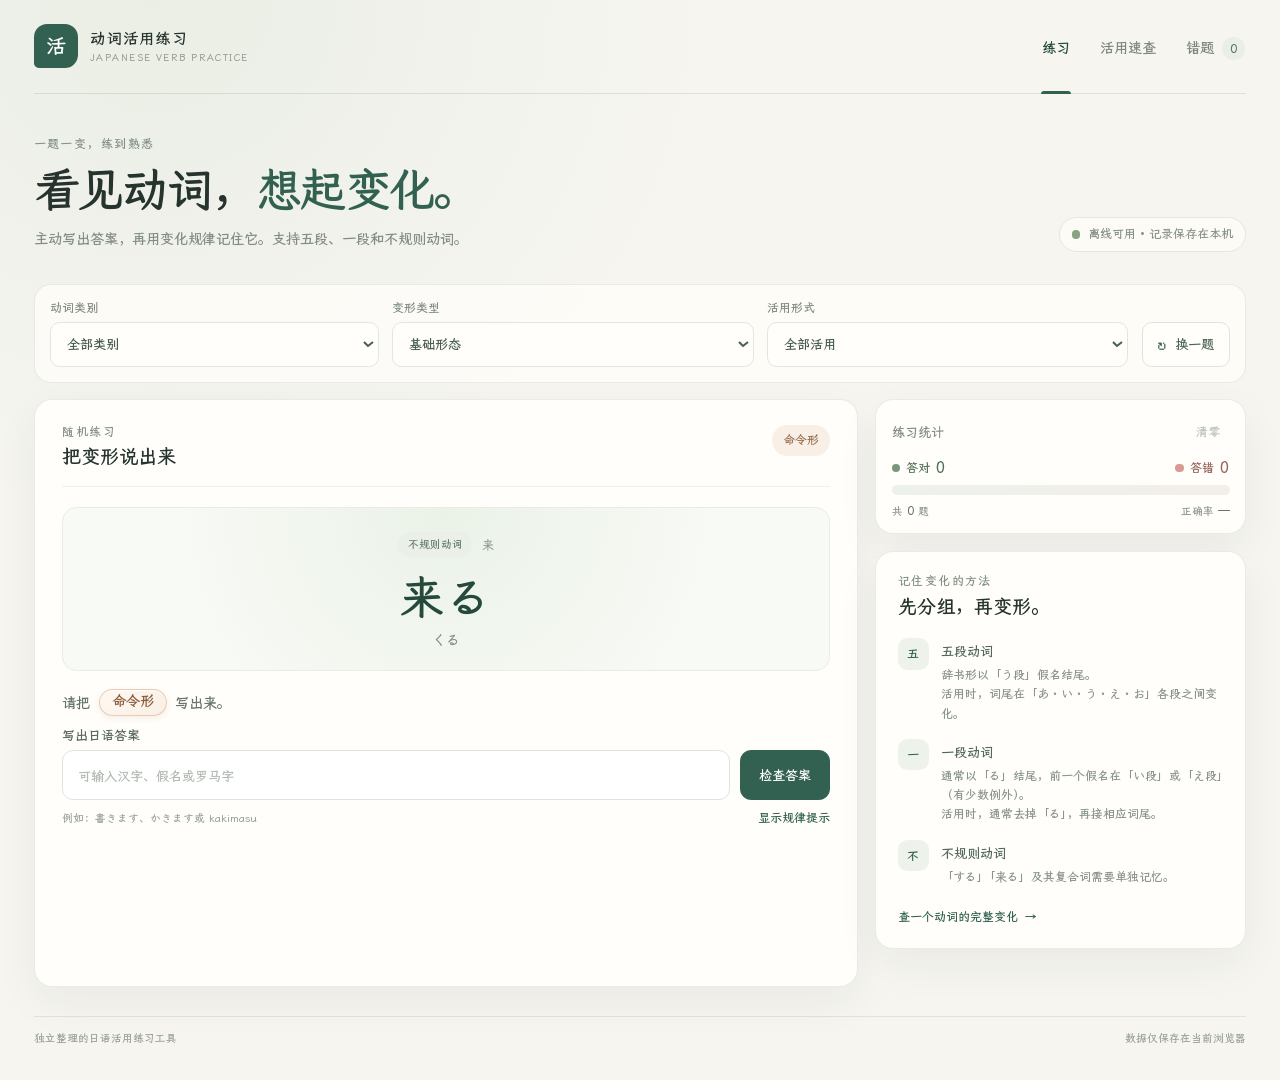
==== index.html @ 75449298 "合并远程更新：练习统计与题目流程改进，统一采用 renderRuleExplanation 高亮实现" ====
<!doctype html>
<html lang="zh-CN">
<head>
  <meta charset="utf-8">
  <meta name="viewport" content="width=device-width, initial-scale=1">
  <meta name="theme-color" content="#f6f5f0">
  <title>动词活用练习</title>
  <link rel="stylesheet" href="styles.css">
  <script src="font/fonts.js" defer></script>
  <script src="verb-engine.js" defer></script>
  <script src="app.js" defer></script>
</head>
<body>
  <div class="app-shell">
    <header class="topbar">
      <a class="brand" href="./index.html" aria-label="动词活用练习首页">
        <span class="brand-mark" aria-hidden="true">活</span>
        <span>
          <strong>动词活用练习</strong>
          <small>JAPANESE VERB PRACTICE</small>
        </span>
      </a>
      <nav class="tabs" aria-label="工具页面">
        <button class="tab is-active" type="button" data-view="practice" aria-current="page">练习</button>
        <button class="tab" type="button" data-view="reference">活用速查</button>
        <button class="tab" type="button" data-view="mistakes">
          错题 <span class="tab-count" id="mistake-count">0</span>
        </button>
      </nav>
    </header>

    <main>
      <section class="page-intro">
        <div>
          <p class="eyebrow">一题一变，练到熟悉</p>
          <h1>看见动词，<span>想起变化。</span></h1>
          <p class="intro-copy">主动写出答案，再用变化规律记住它。支持五段、一段和不规则动词。</p>
        </div>
        <div class="offline-note"><span aria-hidden="true"></span> 离线可用 · 记录保存在本机</div>
      </section>

      <section class="view" id="view-practice" aria-labelledby="practice-title">
        <div class="filter-bar">
          <label>
            <span>动词类别</span>
            <select id="group-filter">
              <option value="all">全部类别</option>
              <option value="godan">五段动词</option>
              <option value="ichidan">一段动词</option>
              <option value="irregular">不规则动词</option>
            </select>
          </label>
          <label>
            <span>变形类型</span>
            <select id="voice-filter"></select>
          </label>
          <label>
            <span>活用形式</span>
            <select id="inflection-filter"></select>
          </label>
          <button class="outline-button new-question-button" id="new-question" type="button">
            <span aria-hidden="true">↻</span> 换一题
          </button>
        </div>

        <div class="practice-layout">
          <article class="practice-card">
            <div class="card-topline">
              <div>
                <p class="eyebrow" id="question-index">随机练习</p>
                <h2 id="practice-title">把变形说出来</h2>
              </div>
              <span class="target-pill" id="target-pill">准备中</span>
            </div>

            <div class="verb-prompt">
              <div class="verb-meta">
                <span class="class-pill" id="question-group"></span>
                <span class="meaning" id="question-meaning"></span>
              </div>
              <h3 id="question-word"></h3>
              <p class="reading" id="question-reading"></p>
            </div>

            <p class="question-instruction" id="question-instruction"></p>

            <form class="answer-form" id="answer-form">
              <label for="answer-input">写出日语答案</label>
              <div class="answer-row">
                <input
                  id="answer-input"
                  name="answer"
                  type="text"
                  autocomplete="off"
                  autocapitalize="off"
                  spellcheck="false"
                  placeholder="可输入汉字、假名或罗马字"
                  required
                >
                <button class="primary-button" id="submit-answer" type="submit">检查答案</button>
              </div>
              <div class="answer-help">
                <span>例如：書きます、かきます或 kakimasu</span>
                <button class="inline-button" id="hint-button" type="button" aria-expanded="false">显示规律提示</button>
              </div>
              <p class="hint-text" id="rule-hint" hidden></p>
            </form>

            <section class="feedback-panel" id="feedback-panel" aria-live="polite" hidden>
              <div class="feedback-heading">
                <span class="feedback-mark" id="feedback-mark" aria-hidden="true"></span>
                <strong id="feedback-title"></strong>
              </div>
              <p class="feedback-user-answer" id="feedback-user-answer"></p>
              <div class="correct-answer">
                <span>正确形态</span>
                <strong id="feedback-correct-answer"></strong>
                <small id="feedback-reading"></small>
              </div>
              <div class="feedback-meaning">
                <strong>常见表达大意（依语境）</strong>
                <p id="feedback-voice-meaning" hidden></p>
                <p id="feedback-inflection-meaning"></p>
              </div>
              <p class="feedback-rule" id="feedback-rule"></p>
              <button class="primary-button next-button" id="next-question" type="button">
                下一题 <span aria-hidden="true">→</span>
              </button>
            </section>
          </article>

          <div class="practice-sidebar">
            <section class="practice-stats" role="group" aria-label="答题统计">
              <div class="practice-stats-heading">
                <span class="practice-stats-title">练习统计</span>
                <button
                  class="text-button reset-stats-button"
                  id="reset-stats"
                  type="button"
                  aria-label="清零答题统计，不影响错题集"
                  title="清零统计，不会清空错题集"
                  disabled
                >清零</button>
              </div>
              <div class="practice-stats-content">
                <div class="practice-stats-counts">
                  <div class="practice-stat practice-stat-correct">
                    <span class="practice-stat-dot" aria-hidden="true"></span>
                    <span>答对</span>
                    <strong id="correct-answer-count" aria-live="polite">0</strong>
                  </div>
                  <div class="practice-stat practice-stat-incorrect">
                    <span class="practice-stat-dot" aria-hidden="true"></span>
                    <span>答错</span>
                    <strong id="incorrect-answer-count" aria-live="polite">0</strong>
                  </div>
                </div>
                <div class="practice-stats-track" id="answer-distribution" role="img" aria-label="尚未作答">
                  <span class="practice-stats-segment practice-stats-segment-correct" id="correct-answer-segment"></span>
                  <span class="practice-stats-segment practice-stats-segment-incorrect" id="incorrect-answer-segment"></span>
                </div>
                <div class="practice-stats-summary">
                  <span>共 <strong id="total-answer-count">0</strong> 题</span>
                  <span>正确率 <strong id="answer-accuracy">—</strong></span>
                </div>
              </div>
            </section>
            <aside class="learning-card">
              <p class="eyebrow">记住变化的方法</p>
              <h2>先分组，再变形。</h2>
              <div class="class-note">
                <span class="class-note-mark">五</span>
                <div><strong>五段动词</strong><p>辞书形以「う段」假名结尾。<br>活用时，词尾在「あ・い・う・え・お」各段之间变化。</p></div>
              </div>
              <div class="class-note">
                <span class="class-note-mark">一</span>
                <div><strong>一段动词</strong><p>通常以「る」结尾，前一个假名在「い段」或「え段」（有少数例外）。<br>活用时，通常去掉「る」，再接相应词尾。</p></div>
              </div>
              <div class="class-note">
                <span class="class-note-mark">不</span>
                <div><strong>不规则动词</strong><p>「する」「来る」及其复合词需要单独记忆。</p></div>
              </div>
              <button class="text-link" type="button" data-open-view="reference">
                查一个动词的完整变化 <span aria-hidden="true">→</span>
              </button>
            </aside>
          </div>
        </div>
      </section>

      <section class="view" id="view-reference" aria-labelledby="reference-title" hidden>
        <div class="section-heading">
          <div>
            <p class="eyebrow">REFERENCE</p>
            <h2 id="reference-title">活用速查</h2>
            <p>选择动词和变形类型，查看常见表达大意与变化提示；具体含义会随语境变化。</p>
          </div>
        </div>
        <div class="reference-controls">
          <label class="search-control">
            <span>搜索动词</span>
            <input id="reference-search" type="search" placeholder="输入汉字、假名或中文意思">
          </label>
          <label>
            <span>动词</span>
            <select id="reference-verb"></select>
          </label>
          <label>
            <span>变形类型</span>
            <select id="reference-voice"></select>
          </label>
        </div>
        <div class="reference-summary">
          <div>
            <h3 id="reference-word"></h3>
            <p id="reference-meaning"></p>
            <p class="reference-voice-meaning" id="reference-voice-meaning"></p>
          </div>
          <span class="class-pill" id="reference-group"></span>
        </div>
        <div class="table-wrap">
          <table class="reference-table">
            <thead>
              <tr>
                <th scope="col">活用形式</th>
                <th scope="col">变形结果</th>
                <th scope="col">常见表达大意</th>
                <th scope="col">变化提示</th>
              </tr>
            </thead>
            <tbody id="reference-table-body"></tbody>
          </table>
        </div>
      </section>

      <section class="view" id="view-mistakes" aria-labelledby="mistakes-title" hidden>
        <div class="section-heading mistakes-heading">
          <div>
            <p class="eyebrow">REVIEW</p>
            <h2 id="mistakes-title">错题重练</h2>
            <p>答错的变形会保存在本机，重练答对后自动移出。</p>
          </div>
          <div class="mistake-actions">
            <button class="outline-button" id="review-mistakes" type="button">随机重练</button>
            <button class="text-button danger-text" id="clear-mistakes" type="button">清空</button>
          </div>
        </div>
        <div class="mistakes-list" id="mistakes-list"></div>
        <div class="empty-state" id="mistakes-empty" hidden>
          <span aria-hidden="true">◎</span>
          <strong>还没有错题</strong>
          <p>开始练习，没掌握的变形会自动收集到这里。</p>
        </div>
      </section>
    </main>

    <footer class="footer">
      <span>独立整理的日语活用练习工具</span>
      <span>数据仅保存在当前浏览器</span>
    </footer>
  </div>

  <div class="toast" id="toast" role="status" aria-live="polite"></div>
</body>
</html>
---- styles.css ----
/* 字体文件由 font/fonts.js 清单声明，运行时动态注入 @font-face，路径不再写死在 CSS 中。 */

:root {
  color-scheme: light;
  --paper: #f6f5f0;
  --surface: #fffefa;
  --ink: #26332e;
  --muted: #7b867e;
  --line: #e7e9e1;
  --green: #326151;
  --green-dark: #254a3d;
  --green-pale: #edf3eb;
  --orange: #b8784f;
  --orange-pale: #f8efe6;
  --red: #a54e45;
  --red-pale: #fbf0ed;
  --shadow: 0 13px 36px rgba(43, 55, 47, 0.055);
  font-family: "LXGW ZhenKai GB", "Yu Gothic", "Hiragino Kaku Gothic ProN", "Noto Sans JP", "Microsoft YaHei", sans-serif;
  font-synthesis: none;
  text-rendering: optimizeLegibility;
}

* {
  box-sizing: border-box;
}

body {
  min-width: 320px;
  min-height: 100vh;
  margin: 0;
  background:
    radial-gradient(ellipse at 12% 0%, rgba(224, 233, 220, 0.55), transparent 34rem),
    var(--paper);
  color: var(--ink);
}

button,
input,
select {
  font: inherit;
}

button,
select {
  cursor: pointer;
}

button:focus-visible,
input:focus-visible,
select:focus-visible {
  outline: 3px solid rgba(50, 97, 81, 0.3);
  outline-offset: 2px;
}

button:not(:disabled):active {
  transform: scale(0.98);
}

[hidden] {
  display: none !important;
}

.app-shell {
  width: min(1040px, calc(100% - 44px));
  margin: 0 auto;
}

.topbar {
  min-height: 78px;
  display: flex;
  align-items: center;
  justify-content: space-between;
  gap: 24px;
  border-bottom: 1px solid rgba(56, 77, 63, 0.12);
}

.brand {
  display: inline-flex;
  align-items: center;
  gap: 10px;
  color: inherit;
  text-decoration: none;
}

.brand-mark {
  width: 37px;
  height: 37px;
  display: grid;
  place-items: center;
  border-radius: 11px 11px 11px 4px;
  background: var(--green);
  color: white;
  font-size: 17px;
  font-weight: 700;
  transition: transform 180ms ease, box-shadow 180ms ease;
}

.brand > span:last-child {
  display: grid;
  gap: 3px;
}

.brand strong {
  font-size: 13px;
  letter-spacing: 0.02em;
}

.brand small {
  color: #939c93;
  font-size: 8px;
  letter-spacing: 0.15em;
}

.tabs {
  align-self: stretch;
  display: flex;
  align-items: stretch;
  gap: 23px;
}

.tab {
  position: relative;
  display: inline-flex;
  align-items: center;
  gap: 7px;
  padding: 4px 1px 0;
  border: 0;
  background: transparent;
  color: #7c877e;
  font-size: 12px;
  transition: color 160ms ease, transform 160ms ease;
}

.tab:hover,
.tab.is-active {
  color: var(--green-dark);
}

.tab.is-active {
  font-weight: 700;
}

.tab::after {
  position: absolute;
  right: 0;
  bottom: -1px;
  left: 0;
  height: 2px;
  border-radius: 3px 3px 0 0;
  background: var(--green);
  content: "";
  transform: scaleX(0);
  transform-origin: center;
  transition: transform 180ms ease;
}

.tab.is-active::after {
  transform: scaleX(1);
}

.tab-count {
  min-width: 19px;
  height: 19px;
  display: inline-grid;
  place-items: center;
  padding: 0 5px;
  border-radius: 999px;
  background: #e9eee7;
  color: #58725e;
  font-size: 10px;
}

.page-intro {
  display: flex;
  align-items: end;
  justify-content: space-between;
  gap: 24px;
  padding: 36px 0 27px;
}

.eyebrow {
  margin: 0;
  color: #839184;
  font-size: 10px;
  font-weight: 700;
  letter-spacing: 0.12em;
}

.page-intro h1 {
  margin: 10px 0 8px;
  font-size: clamp(28px, 4vw, 39px);
  font-weight: 650;
  letter-spacing: -0.055em;
  line-height: 1.18;
}

.page-intro h1 span {
  color: var(--green);
}

.intro-copy {
  margin: 0;
  color: #828d84;
  font-size: 12px;
  line-height: 1.7;
}

.offline-note {
  display: inline-flex;
  align-items: center;
  gap: 7px;
  padding: 8px 10px;
  border: 1px solid #e4e8df;
  border-radius: 999px;
  background: rgba(255, 254, 250, 0.7);
  color: #879188;
  font-size: 10px;
  white-space: nowrap;
}

.offline-note span {
  width: 7px;
  height: 7px;
  border-radius: 50%;
  background: #87a37f;
}

.practice-stats {
  padding: 13px;
}

.practice-stats-content {
  display: grid;
  gap: 7px;
  margin-top: 9px;
}

.practice-stats-heading {
  display: flex;
  align-items: center;
  justify-content: space-between;
  gap: 8px;
}

.practice-stats-title {
  color: #818c83;
  font-size: 11px;
  font-weight: 600;
  white-space: nowrap;
}

.practice-stats-counts {
  display: flex;
  align-items: center;
  justify-content: space-between;
  gap: 12px;
}

.practice-stat {
  display: inline-flex;
  align-items: center;
  gap: 5px;
  min-width: 0;
  font-size: 10px;
  white-space: nowrap;
}

.practice-stat-correct {
  color: #54705a;
}

.practice-stat-incorrect {
  color: #98645b;
}

.practice-stat-dot {
  width: 7px;
  height: 7px;
  flex: 0 0 auto;
  border-radius: 50%;
}

.practice-stat-correct .practice-stat-dot {
  background: #78977c;
}

.practice-stat-incorrect .practice-stat-dot {
  background: #d99b91;
}

.practice-stat strong {
  font-size: 14px;
  font-weight: 700;
  line-height: 1;
}

.practice-stats-track {
  display: flex;
  width: 100%;
  height: 9px;
  overflow: hidden;
  border-radius: 999px;
  background: #eef0eb;
}

.practice-stats-track.is-empty {
  background: linear-gradient(90deg, #edf1eb, #f3eeea);
}

.practice-stats-segment {
  height: 100%;
  flex: 0 0 auto;
  transition: width 350ms cubic-bezier(0.2, 0.7, 0.3, 1);
}

.practice-stats-segment-correct {
  background: linear-gradient(90deg, #92ad91, #66876d);
}

.practice-stats-segment-incorrect {
  background: linear-gradient(90deg, #e2b0a5, #c97f74);
}

.practice-stats-summary {
  display: flex;
  align-items: center;
  justify-content: space-between;
  color: #909990;
  font-size: 9px;
}

.practice-stats-summary strong {
  color: #657268;
  font-size: 10px;
  font-weight: 650;
}

.reset-stats-button {
  padding: 4px 8px;
  border: 1px solid #e2e7df;
  border-radius: 7px;
  color: #7b867e;
  font-size: 10px;
  white-space: nowrap;
}

.reset-stats-button:not(:disabled):hover {
  border-color: #d7b6a1;
  background: #fff8f1;
  color: #895936;
}

.reset-stats-button:disabled {
  cursor: not-allowed;
  opacity: 0.48;
}

.filter-bar {
  display: grid;
  grid-template-columns: 1fr 1.1fr 1.1fr auto;
  align-items: end;
  gap: 11px;
  margin-bottom: 13px;
  padding: 13px;
  border: 1px solid rgba(65, 84, 68, 0.1);
  border-radius: 14px;
  background: rgba(255, 254, 250, 0.75);
  transition: border-color 180ms ease, box-shadow 180ms ease;
}

.filter-bar:focus-within {
  border-color: rgba(50, 97, 81, 0.28);
  box-shadow: 0 0 0 3px rgba(50, 97, 81, 0.06);
}

.filter-bar label,
.reference-controls label {
  display: grid;
  gap: 6px;
  min-width: 0;
}

.filter-bar label > span,
.reference-controls label > span {
  color: #818c83;
  font-size: 10px;
}

select,
.search-control input {
  width: 100%;
  height: 37px;
  min-width: 0;
  padding: 0 10px;
  border: 1px solid #e2e6de;
  border-radius: 8px;
  background: #fffefa;
  color: #4a5c50;
  font-size: 11px;
  transition: border-color 160ms ease, box-shadow 160ms ease;
}

select:hover,
.search-control input:hover,
.answer-row input:hover {
  border-color: #c6d4c7;
}

select {
  appearance: auto;
}

.outline-button,
.text-button,
.inline-button,
.text-link {
  border: 0;
  background: transparent;
}

.outline-button {
  min-height: 37px;
  display: inline-flex;
  align-items: center;
  justify-content: center;
  gap: 7px;
  padding: 0 12px;
  border: 1px solid #dfe5dc;
  border-radius: 8px;
  background: #fffefa;
  color: #4b6554;
  font-size: 11px;
  font-weight: 600;
  white-space: nowrap;
  transition: background 160ms ease, border-color 160ms ease, box-shadow 160ms ease, transform 160ms ease;
}

.outline-button:hover {
  border-color: #b9cbbc;
  background: #f4f8f2;
  box-shadow: 0 4px 12px rgba(43, 55, 47, 0.07);
  transform: translateY(-1px);
}

.new-question-button span {
  color: var(--green);
  font-size: 16px;
}

.practice-layout {
  display: grid;
  grid-template-columns: minmax(0, 1.6fr) minmax(240px, 0.72fr);
  align-items: start;
  gap: 14px;
}

.practice-sidebar {
  display: grid;
  align-content: start;
  gap: 14px;
  min-width: 0;
}

.practice-card,
.learning-card,
.practice-stats,
.section-heading,
.reference-summary,
.mistake-card {
  border: 1px solid rgba(65, 84, 68, 0.11);
  border-radius: 15px;
  background: var(--surface);
  box-shadow: var(--shadow);
}

.practice-card,
.learning-card,
.practice-stats,
.reference-summary,
.mistake-card {
  transition: transform 180ms ease, border-color 180ms ease, box-shadow 180ms ease;
}

.practice-card:focus-within,
.learning-card:focus-within,
.practice-stats:focus-within,
.mistake-card:focus-within {
  border-color: rgba(50, 97, 81, 0.25);
  box-shadow: 0 16px 38px rgba(43, 55, 47, 0.095);
}

.practice-card {
  min-height: 490px;
  padding: 21px 23px;
}

.card-topline {
  display: flex;
  align-items: start;
  justify-content: space-between;
  gap: 15px;
  padding-bottom: 15px;
  border-bottom: 1px solid #eef0e9;
}

.card-topline h2 {
  margin: 5px 0 0;
  font-size: 16px;
  font-weight: 600;
}

.target-pill {
  max-width: 50%;
  padding: 6px 9px;
  border-radius: 999px;
  background: var(--orange-pale);
  color: #9c704f;
  font-size: 10px;
  line-height: 1.4;
  text-align: center;
}

.verb-prompt {
  display: grid;
  justify-items: center;
  margin: 17px 0 15px;
  padding: 20px 15px 17px;
  border: 1px solid #e8ece4;
  border-radius: 12px;
  background:
    radial-gradient(circle at 50% 0%, rgba(222, 235, 220, 0.53), transparent 65%),
    #f8faf5;
  text-align: center;
}

.verb-meta {
  display: flex;
  align-items: center;
  flex-wrap: wrap;
  justify-content: center;
  gap: 8px;
}

.class-pill {
  display: inline-flex;
  align-items: center;
  padding: 5px 8px;
  border-radius: 999px;
  background: #eaf0e8;
  color: #657c69;
  font-size: 9px;
}

.meaning {
  color: #939c93;
  font-size: 10px;
}

.verb-prompt h3 {
  margin: 12px 0 3px;
  color: var(--green-dark);
  font-size: clamp(30px, 4vw, 37px);
  font-weight: 550;
  letter-spacing: 0.04em;
  line-height: 1.2;
}

.reading {
  margin: 3px 0 0;
  color: #839087;
  font-size: 12px;
}

.question-instruction {
  margin: 0 0 10px;
  color: #647269;
  font-size: 12px;
  line-height: 1.7;
}

.question-instruction strong,
.rule-emphasis {
  display: inline-block;
  border: 1px solid rgba(184, 120, 79, 0.32);
  border-radius: 999px;
  background: linear-gradient(135deg, #fff8f1, var(--orange-pale));
  box-shadow: 0 1px 0 rgba(255, 255, 255, 0.85) inset, 0 2px 5px rgba(184, 120, 79, 0.12);
  color: #895936;
  font-weight: 700;
  white-space: nowrap;
}

.question-instruction strong {
  margin: 0 3px;
  padding: 2px 10px;
  line-height: 1.4;
  vertical-align: 0.08em;
}

.rule-emphasis {
  margin: 0 0.12em;
  padding: 0 0.42em;
  line-height: 1.35;
  vertical-align: 0.04em;
}

.answer-form > label {
  display: block;
  margin-bottom: 6px;
  color: #57685c;
  font-size: 11px;
  font-weight: 600;
}

.answer-row {
  display: flex;
  gap: 8px;
}

.answer-row input,
.search-control input {
  min-height: 42px;
  padding: 0 12px;
  border: 1px solid #dfe5dc;
  border-radius: 9px;
  background: #fff;
  color: var(--ink);
  font-size: 14px;
}

.answer-row input {
  flex: 1;
  min-width: 0;
}

.answer-row input::placeholder,
.search-control input::placeholder {
  color: #b2bab2;
  font-size: 11px;
}

.primary-button {
  min-height: 42px;
  display: inline-flex;
  align-items: center;
  justify-content: center;
  gap: 10px;
  padding: 0 15px;
  border: 1px solid var(--green);
  border-radius: 9px;
  background: var(--green);
  color: white;
  cursor: pointer;
  font-size: 11px;
  font-weight: 650;
  white-space: nowrap;
  transition: background 160ms ease, box-shadow 160ms ease, transform 160ms ease;
}

.primary-button:hover {
  border-color: var(--green-dark);
  background: var(--green-dark);
  box-shadow: 0 5px 13px rgba(37, 74, 61, 0.2);
  transform: translateY(-2px);
}

.primary-button:disabled {
  cursor: not-allowed;
  opacity: 0.55;
  transform: none;
}

.answer-help {
  display: flex;
  align-items: center;
  justify-content: space-between;
  gap: 10px;
  margin-top: 7px;
  color: #9aa39b;
  font-size: 9px;
}

.inline-button {
  padding: 2px 0;
  color: var(--green);
  cursor: pointer;
  font-size: 10px;
  transition: color 150ms ease, transform 150ms ease;
}

.inline-button:hover,
.text-link:hover {
  text-decoration: underline;
  transform: translateY(-1px);
}

.hint-text {
  margin: 9px 0 0;
  padding: 9px 11px;
  border-left: 2px solid #9ab39a;
  border-radius: 0 7px 7px 0;
  background: #f5f8f2;
  color: #718075;
  font-size: 10px;
  line-height: 1.65;
  white-space: pre-line;
}

.feedback-panel {
  margin-top: 15px;
  padding: 13px;
  border: 1px solid #d8e6d7;
  border-radius: 11px;
  background: #f2f7f0;
  animation: feedback-enter 360ms cubic-bezier(0.2, 0.7, 0.3, 1) both;
}

.feedback-panel.is-wrong {
  border-color: #ecd6d0;
  background: #fbf4f1;
}

.feedback-heading {
  display: flex;
  align-items: center;
  gap: 8px;
  color: var(--green-dark);
  font-size: 12px;
}

.feedback-panel.is-wrong .feedback-heading {
  color: var(--red);
}

.feedback-mark {
  width: 22px;
  height: 22px;
  display: grid;
  place-items: center;
  border-radius: 50%;
  background: #dcebdd;
  font-size: 12px;
  font-weight: 700;
  animation: feedback-mark-pop 380ms cubic-bezier(0.2, 0.8, 0.3, 1) 70ms both;
}

.feedback-panel.is-wrong .feedback-mark {
  background: #f2dfda;
}

.feedback-user-answer {
  margin: 7px 0 9px;
  color: #7f8b81;
  font-size: 10px;
}

.correct-answer {
  display: grid;
  grid-template-columns: auto 1fr;
  align-items: baseline;
  gap: 4px 10px;
}

.correct-answer > span {
  color: #89958a;
  font-size: 9px;
}

.correct-answer strong {
  color: #365e49;
  font-size: 17px;
  font-weight: 650;
  letter-spacing: 0.02em;
}

.correct-answer small {
  grid-column: 2;
  color: #8b968d;
  font-size: 10px;
}

.feedback-meaning {
  margin-top: 10px;
  padding: 9px 10px;
  border-radius: 8px;
  background: rgba(255, 255, 255, 0.58);
}

.feedback-meaning > strong {
  display: block;
  margin-bottom: 3px;
  color: #627967;
  font-size: 9px;
  font-weight: 600;
}

.feedback-meaning p {
  margin: 2px 0 0;
  color: #65796a;
  font-size: 10px;
  line-height: 1.65;
}

.feedback-rule {
  margin: 10px 0 0;
  padding-top: 9px;
  border-top: 1px solid rgba(103, 132, 106, 0.18);
  color: #65796a;
  font-size: 10px;
  line-height: 1.7;
  white-space: pre-line;
}

.next-button {
  width: 100%;
  margin-top: 11px;
}

.learning-card {
  padding: 18px;
}

.learning-card h2 {
  margin: 6px 0 17px;
  font-size: 16px;
  font-weight: 600;
}

.class-note {
  display: grid;
  grid-template-columns: 27px 1fr;
  gap: 9px;
  margin: 13px 0;
  transition: transform 160ms ease;
}

.class-note-mark {
  width: 26px;
  height: 26px;
  display: grid;
  place-items: center;
  border-radius: 8px;
  background: var(--green-pale);
  color: var(--green);
  font-size: 10px;
  font-weight: 700;
  transition: background 160ms ease, transform 160ms ease;
}

.class-note strong {
  color: #53675a;
  font-size: 11px;
}

.class-note p {
  margin: 4px 0 0;
  color: #8a948b;
  font-size: 10px;
  line-height: 1.6;
}

.text-link {
  display: inline-flex;
  align-items: center;
  gap: 6px;
  margin-top: 6px;
  padding: 0;
  color: var(--green);
  cursor: pointer;
  font-size: 10px;
  font-weight: 650;
  transition: color 150ms ease, transform 150ms ease;
}

.view:not([hidden]) {
  display: block;
  animation: view-enter 260ms cubic-bezier(0.2, 0.7, 0.3, 1) both;
}

.practice-card.is-question-entering .card-topline,
.practice-card.is-question-entering .verb-prompt,
.practice-card.is-question-entering .question-instruction,
.practice-card.is-question-entering .answer-form > label,
.practice-card.is-question-entering .answer-row,
.practice-card.is-question-entering .answer-help {
  animation: question-enter 320ms cubic-bezier(0.2, 0.7, 0.3, 1) both;
}

.practice-card.is-question-entering .verb-prompt {
  animation-delay: 40ms;
}

.practice-card.is-question-entering .question-instruction {
  animation-delay: 70ms;
}

.practice-card.is-question-entering .answer-row {
  animation-delay: 100ms;
}

.practice-card.is-question-entering .answer-help {
  animation-delay: 130ms;
}

@keyframes view-enter {
  from {
    opacity: 0;
    transform: translateY(9px);
  }
  to {
    opacity: 1;
    transform: translateY(0);
  }
}

@keyframes question-enter {
  from {
    opacity: 0;
    transform: translateY(8px);
  }
  to {
    opacity: 1;
    transform: translateY(0);
  }
}

@keyframes feedback-enter {
  from {
    opacity: 0;
    transform: translateY(10px) scale(0.985);
  }
  to {
    opacity: 1;
    transform: translateY(0) scale(1);
  }
}

@keyframes feedback-mark-pop {
  0% {
    opacity: 0;
    transform: scale(0.65);
  }
  72% {
    opacity: 1;
    transform: scale(1.12);
  }
  100% {
    opacity: 1;
    transform: scale(1);
  }
}

@media (hover: hover) and (pointer: fine) {
  .brand:hover .brand-mark {
    transform: rotate(-4deg) scale(1.05);
    box-shadow: 0 5px 12px rgba(37, 74, 61, 0.2);
  }

  .tab:hover {
    transform: translateY(-1px);
  }

  .practice-card:hover,
  .learning-card:hover,
  .practice-stats:hover,
  .reference-summary:hover,
  .mistake-card:hover {
    border-color: rgba(50, 97, 81, 0.23);
    box-shadow: 0 17px 40px rgba(43, 55, 47, 0.1);
    transform: translateY(-2px);
  }

  .class-note:hover {
    transform: translateX(3px);
  }

  .class-note:hover .class-note-mark {
    background: #e2ece0;
    transform: scale(1.08);
  }
}

.section-heading {
  display: flex;
  align-items: center;
  justify-content: space-between;
  gap: 20px;
  margin-bottom: 13px;
  padding: 18px 20px;
}

.section-heading h2 {
  margin: 6px 0 4px;
  font-size: 21px;
}

.section-heading p:last-child {
  margin: 0;
  color: #879188;
  font-size: 11px;
  line-height: 1.6;
}

.reference-controls {
  display: grid;
  grid-template-columns: minmax(210px, 1.2fr) minmax(210px, 1.1fr) minmax(180px, 0.9fr);
  gap: 11px;
  margin-bottom: 12px;
  padding: 13px;
  border: 1px solid rgba(65, 84, 68, 0.11);
  border-radius: 13px;
  background: rgba(255, 254, 250, 0.78);
}

.search-control input {
  width: 100%;
  min-height: 37px;
  font-size: 11px;
}

.reference-summary {
  display: flex;
  align-items: center;
  justify-content: space-between;
  gap: 14px;
  margin-bottom: 11px;
  padding: 14px 17px;
}

.reference-summary h3 {
  margin: 0;
  color: var(--green-dark);
  font-size: 18px;
}

.reference-summary p {
  margin: 4px 0 0;
  color: #879188;
  font-size: 10px;
}

.reference-summary .reference-voice-meaning {
  color: #627967;
}

.table-wrap {
  overflow: auto;
  border: 1px solid rgba(65, 84, 68, 0.11);
  border-radius: 13px;
  background: var(--surface);
  box-shadow: var(--shadow);
}

.reference-table {
  width: 100%;
  border-collapse: collapse;
  text-align: left;
}

.reference-table th,
.reference-table td {
  padding: 10px 13px;
  border-bottom: 1px solid #edf0e9;
  vertical-align: top;
}

.reference-table th {
  background: #f8f9f5;
  color: #869188;
  font-size: 9px;
  font-weight: 600;
  white-space: nowrap;
}

.reference-table td {
  color: #647268;
  font-size: 10px;
  line-height: 1.6;
}

.reference-table td:first-child {
  width: 155px;
  color: #53685a;
  font-weight: 600;
  white-space: nowrap;
}

.reference-table .reference-form-meaning {
  min-width: 230px;
  color: #53685a;
}

.reference-table td:nth-child(4) {
  min-width: 220px;
  white-space: pre-line;
}

.reference-result {
  display: grid;
  gap: 2px;
}

.reference-result strong {
  color: #3a5c49;
  font-size: 13px;
  font-weight: 600;
}

.reference-result small {
  color: #9aa399;
  font-size: 9px;
}

.mistakes-heading {
  align-items: center;
}

.mistake-actions {
  display: flex;
  align-items: center;
  gap: 8px;
}

.text-button {
  padding: 8px;
  color: #758178;
  cursor: pointer;
  font-size: 10px;
  transition: color 150ms ease, transform 150ms ease;
}

.text-button:hover:not(:disabled) {
  transform: translateY(-1px);
}

.danger-text {
  color: var(--red);
}

.mistakes-list {
  display: grid;
  gap: 9px;
}

.mistake-card {
  display: grid;
  grid-template-columns: minmax(0, 1fr) auto;
  align-items: center;
  gap: 15px;
  padding: 13px 15px;
}

.mistake-card h3 {
  margin: 0;
  color: #3e5b49;
  font-size: 14px;
  font-weight: 600;
}

.mistake-card h3 span {
  margin-left: 6px;
  color: #929b92;
  font-size: 10px;
  font-weight: 400;
}

.mistake-card p {
  margin: 5px 0 0;
  color: #879188;
  font-size: 10px;
}

.mistake-answer {
  color: #536d59 !important;
}

.mistake-card-actions {
  display: flex;
  align-items: center;
  gap: 7px;
}

.mistake-card-actions button {
  min-height: 31px;
  padding: 0 9px;
  border: 1px solid #e2e7df;
  border-radius: 7px;
  background: #fff;
  color: #56705d;
  cursor: pointer;
  font-size: 9px;
  transition: background 150ms ease, border-color 150ms ease, box-shadow 150ms ease, transform 150ms ease;
}

.mistake-card-actions button:hover {
  border-color: #cbd9ca;
  background: #f4f8f2;
  box-shadow: 0 3px 9px rgba(43, 55, 47, 0.08);
  transform: translateY(-1px);
}

.mistake-card-actions .remove-mistake {
  color: #9c5b50;
}

.empty-state {
  display: grid;
  justify-items: center;
  padding: 55px 15px;
  border: 1px dashed #dfe5dc;
  border-radius: 13px;
  background: rgba(255, 254, 250, 0.62);
  text-align: center;
}

.empty-state > span {
  margin-bottom: 8px;
  color: #94a492;
  font-size: 27px;
}

.empty-state strong {
  color: #53675a;
  font-size: 13px;
}

.empty-state p {
  margin: 6px 0 0;
  color: #909a91;
  font-size: 10px;
}

.footer {
  display: flex;
  justify-content: space-between;
  gap: 12px;
  margin-top: 24px;
  padding: 13px 0 19px;
  border-top: 1px solid rgba(56, 77, 63, 0.11);
  color: #9aa29a;
  font-size: 9px;
}

.toast {
  position: fixed;
  z-index: 5;
  right: 18px;
  bottom: 18px;
  max-width: min(390px, calc(100% - 36px));
  padding: 11px 14px;
  border: 1px solid #cbd9ca;
  border-radius: 9px;
  background: #fffefa;
  box-shadow: 0 7px 24px rgba(33, 47, 37, 0.13);
  color: #45654f;
  font-size: 11px;
  opacity: 0;
  pointer-events: none;
  transform: translateY(7px);
  transition: opacity 160ms ease, transform 160ms ease;
}

.toast.is-visible {
  opacity: 1;
  transform: translateY(0);
}

.toast.is-error {
  border-color: #e7c7c0;
  color: var(--red);
}

@media (min-width: 1150px) {
  body {
    zoom: 1.2;
  }

  .app-shell {
    width: min(1120px, calc(100% - 56px));
  }
}

@media (min-width: 1800px) {
  body {
    zoom: 1.25;
  }

  .app-shell {
    width: min(1200px, calc(100% - 64px));
  }
}

@media (max-width: 840px) {
  .app-shell {
    width: min(700px, calc(100% - 34px));
  }

  .practice-layout {
    grid-template-columns: 1fr;
  }

  .learning-card {
    display: grid;
    grid-template-columns: repeat(3, 1fr);
    gap: 0 15px;
  }

  .learning-card > .eyebrow,
  .learning-card > h2,
  .learning-card > .text-link {
    grid-column: 1 / -1;
  }

  .learning-card h2 {
    margin-bottom: 10px;
  }

  .class-note {
    margin: 8px 0 12px;
  }
}

@media (max-width: 580px) {
  .app-shell {
    width: calc(100% - 26px);
  }

  .topbar {
    min-height: 68px;
    align-items: center;
    gap: 12px;
  }

  .brand {
    gap: 8px;
  }

  .brand-mark {
    width: 33px;
    height: 33px;
    font-size: 15px;
  }

  .brand strong {
    font-size: 11px;
  }

  .brand small {
    font-size: 7px;
  }

  .tabs {
    gap: 13px;
  }

  .tab {
    font-size: 10px;
  }

  .page-intro {
    display: block;
    padding: 25px 0 19px;
  }

  .page-intro h1 {
    font-size: 31px;
  }

  .intro-copy {
    max-width: 350px;
    font-size: 11px;
  }

  .offline-note {
    margin-top: 12px;
    padding: 6px 8px;
    font-size: 9px;
  }

  .filter-bar {
    grid-template-columns: 1fr 1fr;
    gap: 9px;
    padding: 10px;
  }

  .new-question-button {
    grid-column: 1 / -1;
  }

  .practice-card {
    min-height: 0;
    padding: 16px 14px;
  }

  .card-topline h2 {
    font-size: 14px;
  }

  .target-pill {
    font-size: 9px;
  }

  .verb-prompt {
    padding: 17px 10px 14px;
  }

  .answer-row {
    flex-direction: column;
  }

  .answer-row .primary-button {
    width: 100%;
  }

  .answer-help {
    align-items: flex-start;
  }

  .learning-card {
    display: block;
  }

  .learning-card h2 {
    margin-bottom: 15px;
  }

  .reference-controls {
    grid-template-columns: 1fr;
  }

  .section-heading,
  .reference-summary {
    padding: 14px;
  }

  .section-heading h2 {
    font-size: 18px;
  }

  .reference-table th,
  .reference-table td {
    padding: 9px 10px;
  }

  .mistakes-heading {
    align-items: flex-start;
  }

  .mistake-actions {
    flex-direction: column;
    align-items: flex-end;
  }

  .mistake-card {
    grid-template-columns: 1fr;
    gap: 10px;
  }

  .mistake-card-actions {
    justify-content: flex-start;
  }

  .footer {
    font-size: 8px;
  }
}

/* 大屏适配：按视口尺寸对应用外壳整体等比放大，保证 2K（2560×1440）
   及以上分辨率下文字、按钮与间距的可读性；缩放只影响 .app-shell，
   小屏与中等屏的布局保持原样。 */
@media (min-width: 1600px) and (min-height: 900px) {
  .app-shell {
    width: min(1100px, calc(100% - 44px));
  }

  .app-shell,
  .toast {
    zoom: 1.15;
  }
}

@media (min-width: 2200px) and (min-height: 1150px) {
  .app-shell {
    width: min(1220px, calc(100% - 44px));
  }

  .app-shell,
  .toast {
    zoom: 1.3;
  }
}

@media (min-width: 3000px) and (min-height: 1500px) {
  .app-shell {
    width: min(1320px, calc(100% - 44px));
  }

  .app-shell,
  .toast {
    zoom: 1.45;
  }
}

@media (prefers-reduced-motion: reduce) {
  *,
  *::before,
  *::after {
    animation-delay: 0ms !important;
    animation-duration: 0.01ms !important;
    animation-iteration-count: 1 !important;
    scroll-behavior: auto !important;
    transition-duration: 0.01ms !important;
  }
}
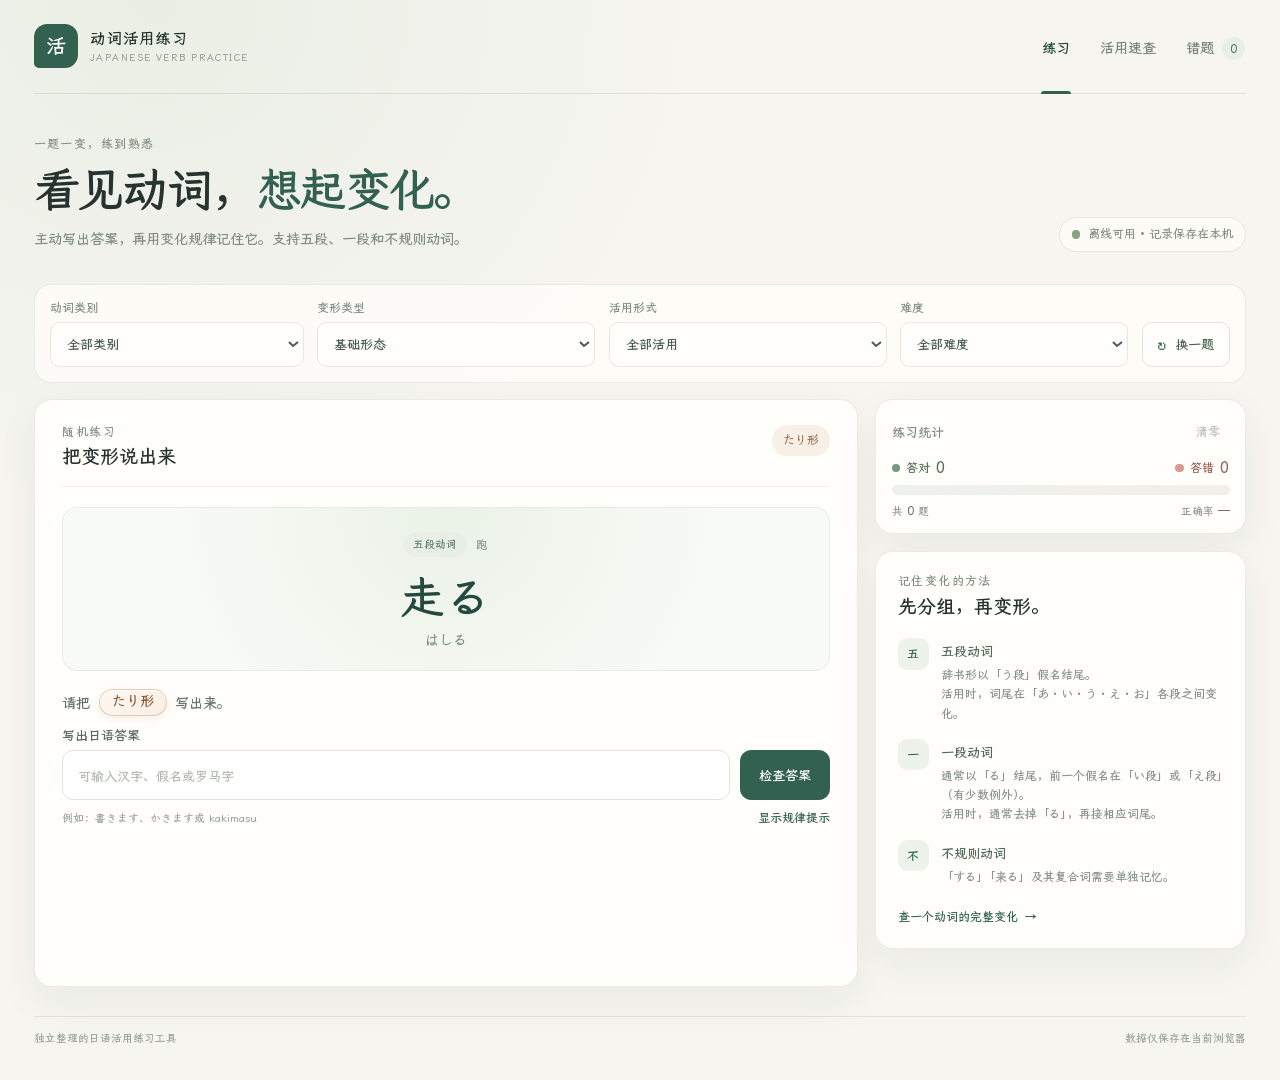
==== commit 71bca2c8: "难度筛选 + 速查练习闭环 + 重练横幅 + UI 冒烟测试 交互 - INFLECTIONS.level 接线为第 4 个筛选维度（全部/基础/进阶）；指定具体活用形式时   难度下拉自动置灰，且具" ====
--- a/index.html
+++ b/index.html
@@ -58,9 +58,22 @@
             <span>活用形式</span>
             <select id="inflection-filter"></select>
           </label>
+          <label>
+            <span>难度</span>
+            <select id="level-filter"></select>
+          </label>
           <button class="outline-button new-question-button" id="new-question" type="button">
             <span aria-hidden="true">↻</span> 换一题
           </button>
+        </div>
+
+        <div class="review-banner" id="review-banner" role="status" hidden>
+          <span class="review-banner-dot" aria-hidden="true"></span>
+          <span class="review-banner-text">
+            <strong>错题重练中</strong>
+            <span id="review-banner-count"></span>
+          </span>
+          <button class="text-button review-banner-exit" id="exit-review" type="button">退出重练</button>
         </div>
 
         <div class="practice-layout">
@@ -226,6 +239,7 @@
                 <th scope="col">变形结果</th>
                 <th scope="col">常见表达大意</th>
                 <th scope="col">变化提示</th>
+                <th scope="col" class="reference-practice-col">练一练</th>
               </tr>
             </thead>
             <tbody id="reference-table-body"></tbody>
--- a/styles.css
+++ b/styles.css
@@ -18,6 +18,73 @@
   font-family: "LXGW ZhenKai GB", "Yu Gothic", "Hiragino Kaku Gothic ProN", "Noto Sans JP", "Microsoft YaHei", sans-serif;
   font-synthesis: none;
   text-rendering: optimizeLegibility;
+  /* —— 语义令牌（由 tools/tokenize-colors.py 归并生成）—— */
+  /* 文字 · 灰阶（弱 → 强） */
+  --text-faint-soft: #9aa39b;
+  --text-faint: #939c93;
+  --text-faint-alt: #909990;
+  --text-faint-deep: #8a948b;
+  --text-muted-soft: #879188;
+  --text-strong: #657268;
+  --text-placeholder: #b2bab2;
+  /* 文字 · 绿色系 */
+  --text-green-soft: #65796a;
+  --text-green-mid: #53685a;
+  --text-green: #657c69;
+  --text-green-deep: #3e5b49;
+  /* 文字 · 语义色 */
+  --stat-correct-text: #54705a;
+  --stat-incorrect-text: #98645b;
+  --text-red: #9c5b50;
+  --orange-text: #9c704f;
+  --orange-text-deep: #895936;
+  --toast-text: #45654f;
+  /* 文字 · 组件专用 */
+  --eyebrow: #839184;
+  --intro-copy: #828d84;
+  --reading: #839087;
+  --meaning-text: #627967;
+  --form-label: #57685c;
+  --input-text: #4a5c50;
+  --button-text: #4b6554;
+  --text-button: #758178;
+  --user-answer: #7f8b81;
+  --hint-text: #718075;
+  --empty-icon: #94a492;
+  --tab-count-text: #58725e;
+  /* 线条 */
+  --line-soft: #e4e8df;
+  --line-control: #dfe5dc;
+  --line-faint: #eef0eb;
+  --line-prompt: #e8ece4;
+  --line-accent: #c6d4c7;
+  --line-accent-hover: #b9cbbc;
+  --line-hover-green: #cbd9ca;
+  --line-green: #d8e6d7;
+  --line-red: #ecd6d0;
+  --line-red-strong: #e7c7c0;
+  --line-orange: #d7b6a1;
+  --hint-border: #9ab39a;
+  /* 浅底 */
+  --bg-pale-green: #f4f8f2;
+  --bg-pale-cool: #f8faf5;
+  --bg-pale-strong: #e9eee7;
+  --bg-green-hover: #e2ece0;
+  --bg-green-strong: #dcebdd;
+  --bg-neutral: #eef0eb;
+  --bg-orange-pale: #fff8f1;
+  --bg-red-pale: #fbf4f1;
+  --bg-red-strong: #f2dfda;
+  /* 渐变与状态点 */
+  --stat-correct-from: #92ad91;
+  --stat-correct-to: #66876d;
+  --stat-incorrect-from: #e2b0a5;
+  --stat-incorrect-to: #c97f74;
+  --track-empty-from: #edf1eb;
+  --track-empty-to: #f3eeea;
+  --dot-correct: #78977c;
+  --dot-incorrect: #d99b91;
+  --dot-online: #87a37f;
 }
 
 * {
@@ -106,7 +173,7 @@
 }
 
 .brand small {
-  color: #939c93;
+  color: var(--text-faint);
   font-size: 8px;
   letter-spacing: 0.15em;
 }
@@ -126,7 +193,7 @@
   padding: 4px 1px 0;
   border: 0;
   background: transparent;
-  color: #7c877e;
+  color: var(--muted);
   font-size: 12px;
   transition: color 160ms ease, transform 160ms ease;
 }
@@ -165,8 +232,8 @@
   place-items: center;
   padding: 0 5px;
   border-radius: 999px;
-  background: #e9eee7;
-  color: #58725e;
+  background: var(--bg-pale-strong);
+  color: var(--tab-count-text);
   font-size: 10px;
 }
 
@@ -180,7 +247,7 @@
 
 .eyebrow {
   margin: 0;
-  color: #839184;
+  color: var(--eyebrow);
   font-size: 10px;
   font-weight: 700;
   letter-spacing: 0.12em;
@@ -200,7 +267,7 @@
 
 .intro-copy {
   margin: 0;
-  color: #828d84;
+  color: var(--intro-copy);
   font-size: 12px;
   line-height: 1.7;
 }
@@ -210,10 +277,10 @@
   align-items: center;
   gap: 7px;
   padding: 8px 10px;
-  border: 1px solid #e4e8df;
+  border: 1px solid var(--line-soft);
   border-radius: 999px;
   background: rgba(255, 254, 250, 0.7);
-  color: #879188;
+  color: var(--text-muted-soft);
   font-size: 10px;
   white-space: nowrap;
 }
@@ -222,7 +289,7 @@
   width: 7px;
   height: 7px;
   border-radius: 50%;
-  background: #87a37f;
+  background: var(--dot-online);
 }
 
 .practice-stats {
@@ -243,7 +310,7 @@
 }
 
 .practice-stats-title {
-  color: #818c83;
+  color: var(--intro-copy);
   font-size: 11px;
   font-weight: 600;
   white-space: nowrap;
@@ -266,11 +333,11 @@
 }
 
 .practice-stat-correct {
-  color: #54705a;
+  color: var(--stat-correct-text);
 }
 
 .practice-stat-incorrect {
-  color: #98645b;
+  color: var(--stat-incorrect-text);
 }
 
 .practice-stat-dot {
@@ -281,11 +348,11 @@
 }
 
 .practice-stat-correct .practice-stat-dot {
-  background: #78977c;
+  background: var(--dot-correct);
 }
 
 .practice-stat-incorrect .practice-stat-dot {
-  background: #d99b91;
+  background: var(--dot-incorrect);
 }
 
 .practice-stat strong {
@@ -300,11 +367,11 @@
   height: 9px;
   overflow: hidden;
   border-radius: 999px;
-  background: #eef0eb;
+  background: var(--line-faint);
 }
 
 .practice-stats-track.is-empty {
-  background: linear-gradient(90deg, #edf1eb, #f3eeea);
+  background: linear-gradient(90deg, var(--track-empty-from), var(--track-empty-to));
 }
 
 .practice-stats-segment {
@@ -314,40 +381,40 @@
 }
 
 .practice-stats-segment-correct {
-  background: linear-gradient(90deg, #92ad91, #66876d);
+  background: linear-gradient(90deg, var(--stat-correct-from), var(--stat-correct-to));
 }
 
 .practice-stats-segment-incorrect {
-  background: linear-gradient(90deg, #e2b0a5, #c97f74);
+  background: linear-gradient(90deg, var(--stat-incorrect-from), var(--stat-incorrect-to));
 }
 
 .practice-stats-summary {
   display: flex;
   align-items: center;
   justify-content: space-between;
-  color: #909990;
+  color: var(--text-faint-alt);
   font-size: 9px;
 }
 
 .practice-stats-summary strong {
-  color: #657268;
+  color: var(--text-strong);
   font-size: 10px;
   font-weight: 650;
 }
 
 .reset-stats-button {
   padding: 4px 8px;
-  border: 1px solid #e2e7df;
+  border: 1px solid var(--line-soft);
   border-radius: 7px;
-  color: #7b867e;
+  color: var(--muted);
   font-size: 10px;
   white-space: nowrap;
 }
 
 .reset-stats-button:not(:disabled):hover {
-  border-color: #d7b6a1;
-  background: #fff8f1;
-  color: #895936;
+  border-color: var(--line-orange);
+  background: var(--bg-orange-pale);
+  color: var(--orange-text-deep);
 }
 
 .reset-stats-button:disabled {
@@ -357,7 +424,7 @@
 
 .filter-bar {
   display: grid;
-  grid-template-columns: 1fr 1.1fr 1.1fr auto;
+  grid-template-columns: 1fr 1.1fr 1.1fr 0.9fr auto;
   align-items: end;
   gap: 11px;
   margin-bottom: 13px;
@@ -382,7 +449,7 @@
 
 .filter-bar label > span,
 .reference-controls label > span {
-  color: #818c83;
+  color: var(--intro-copy);
   font-size: 10px;
 }
 
@@ -392,10 +459,10 @@
   height: 37px;
   min-width: 0;
   padding: 0 10px;
-  border: 1px solid #e2e6de;
+  border: 1px solid var(--line-soft);
   border-radius: 8px;
-  background: #fffefa;
-  color: #4a5c50;
+  background: var(--surface);
+  color: var(--input-text);
   font-size: 11px;
   transition: border-color 160ms ease, box-shadow 160ms ease;
 }
@@ -403,7 +470,7 @@
 select:hover,
 .search-control input:hover,
 .answer-row input:hover {
-  border-color: #c6d4c7;
+  border-color: var(--line-accent);
 }
 
 select {
@@ -425,10 +492,10 @@
   justify-content: center;
   gap: 7px;
   padding: 0 12px;
-  border: 1px solid #dfe5dc;
+  border: 1px solid var(--line-control);
   border-radius: 8px;
-  background: #fffefa;
-  color: #4b6554;
+  background: var(--surface);
+  color: var(--button-text);
   font-size: 11px;
   font-weight: 600;
   white-space: nowrap;
@@ -436,8 +503,8 @@
 }
 
 .outline-button:hover {
-  border-color: #b9cbbc;
-  background: #f4f8f2;
+  border-color: var(--line-accent-hover);
+  background: var(--bg-pale-green);
   box-shadow: 0 4px 12px rgba(43, 55, 47, 0.07);
   transform: translateY(-1px);
 }
@@ -445,6 +512,48 @@
 .new-question-button span {
   color: var(--green);
   font-size: 16px;
+}
+
+/* 重练模式提示条：常驻显示剩余量，避免「换一题」静默退出错题集。 */
+.review-banner {
+  display: flex;
+  align-items: center;
+  gap: 9px;
+  margin-bottom: 13px;
+  padding: 9px 13px;
+  border: 1px solid var(--line-accent);
+  border-radius: 12px;
+  background: var(--bg-pale-green);
+}
+
+.review-banner-dot {
+  width: 7px;
+  height: 7px;
+  flex: none;
+  border-radius: 50%;
+  background: var(--orange);
+}
+
+.review-banner-text {
+  display: flex;
+  align-items: baseline;
+  gap: 8px;
+  flex: 1;
+  min-width: 0;
+  color: var(--text-green-deep);
+  font-size: 10px;
+}
+
+.review-banner-text strong {
+  color: var(--ink);
+  font-size: 11px;
+  font-weight: 600;
+}
+
+.review-banner-exit {
+  flex: none;
+  color: var(--text-button);
+  white-space: nowrap;
 }
 
 .practice-layout {
@@ -500,7 +609,7 @@
   justify-content: space-between;
   gap: 15px;
   padding-bottom: 15px;
-  border-bottom: 1px solid #eef0e9;
+  border-bottom: 1px solid var(--line-faint);
 }
 
 .card-topline h2 {
@@ -514,7 +623,7 @@
   padding: 6px 9px;
   border-radius: 999px;
   background: var(--orange-pale);
-  color: #9c704f;
+  color: var(--orange-text);
   font-size: 10px;
   line-height: 1.4;
   text-align: center;
@@ -525,11 +634,11 @@
   justify-items: center;
   margin: 17px 0 15px;
   padding: 20px 15px 17px;
-  border: 1px solid #e8ece4;
+  border: 1px solid var(--line-prompt);
   border-radius: 12px;
   background:
     radial-gradient(circle at 50% 0%, rgba(222, 235, 220, 0.53), transparent 65%),
-    #f8faf5;
+    var(--bg-pale-cool);
   text-align: center;
 }
 
@@ -546,13 +655,13 @@
   align-items: center;
   padding: 5px 8px;
   border-radius: 999px;
-  background: #eaf0e8;
-  color: #657c69;
+  background: var(--bg-pale-strong);
+  color: var(--text-green);
   font-size: 9px;
 }
 
 .meaning {
-  color: #939c93;
+  color: var(--text-faint);
   font-size: 10px;
 }
 
@@ -567,13 +676,13 @@
 
 .reading {
   margin: 3px 0 0;
-  color: #839087;
+  color: var(--reading);
   font-size: 12px;
 }
 
 .question-instruction {
   margin: 0 0 10px;
-  color: #647269;
+  color: var(--text-strong);
   font-size: 12px;
   line-height: 1.7;
 }
@@ -583,9 +692,9 @@
   display: inline-block;
   border: 1px solid rgba(184, 120, 79, 0.32);
   border-radius: 999px;
-  background: linear-gradient(135deg, #fff8f1, var(--orange-pale));
+  background: linear-gradient(135deg, var(--bg-orange-pale), var(--orange-pale));
   box-shadow: 0 1px 0 rgba(255, 255, 255, 0.85) inset, 0 2px 5px rgba(184, 120, 79, 0.12);
-  color: #895936;
+  color: var(--orange-text-deep);
   font-weight: 700;
   white-space: nowrap;
 }
@@ -607,7 +716,7 @@
 .answer-form > label {
   display: block;
   margin-bottom: 6px;
-  color: #57685c;
+  color: var(--form-label);
   font-size: 11px;
   font-weight: 600;
 }
@@ -621,7 +730,7 @@
 .search-control input {
   min-height: 42px;
   padding: 0 12px;
-  border: 1px solid #dfe5dc;
+  border: 1px solid var(--line-control);
   border-radius: 9px;
   background: #fff;
   color: var(--ink);
@@ -635,7 +744,7 @@
 
 .answer-row input::placeholder,
 .search-control input::placeholder {
-  color: #b2bab2;
+  color: var(--text-placeholder);
   font-size: 11px;
 }
 
@@ -676,7 +785,7 @@
   justify-content: space-between;
   gap: 10px;
   margin-top: 7px;
-  color: #9aa39b;
+  color: var(--text-faint-soft);
   font-size: 9px;
 }
 
@@ -697,10 +806,10 @@
 .hint-text {
   margin: 9px 0 0;
   padding: 9px 11px;
-  border-left: 2px solid #9ab39a;
+  border-left: 2px solid var(--hint-border);
   border-radius: 0 7px 7px 0;
-  background: #f5f8f2;
-  color: #718075;
+  background: var(--bg-pale-green);
+  color: var(--hint-text);
   font-size: 10px;
   line-height: 1.65;
   white-space: pre-line;
@@ -709,15 +818,15 @@
 .feedback-panel {
   margin-top: 15px;
   padding: 13px;
-  border: 1px solid #d8e6d7;
+  border: 1px solid var(--line-green);
   border-radius: 11px;
-  background: #f2f7f0;
+  background: var(--bg-pale-green);
   animation: feedback-enter 360ms cubic-bezier(0.2, 0.7, 0.3, 1) both;
 }
 
 .feedback-panel.is-wrong {
-  border-color: #ecd6d0;
-  background: #fbf4f1;
+  border-color: var(--line-red);
+  background: var(--bg-red-pale);
 }
 
 .feedback-heading {
@@ -738,19 +847,19 @@
   display: grid;
   place-items: center;
   border-radius: 50%;
-  background: #dcebdd;
+  background: var(--bg-green-strong);
   font-size: 12px;
   font-weight: 700;
   animation: feedback-mark-pop 380ms cubic-bezier(0.2, 0.8, 0.3, 1) 70ms both;
 }
 
 .feedback-panel.is-wrong .feedback-mark {
-  background: #f2dfda;
+  background: var(--bg-red-strong);
 }
 
 .feedback-user-answer {
   margin: 7px 0 9px;
-  color: #7f8b81;
+  color: var(--user-answer);
   font-size: 10px;
 }
 
@@ -762,12 +871,12 @@
 }
 
 .correct-answer > span {
-  color: #89958a;
+  color: var(--text-faint-deep);
   font-size: 9px;
 }
 
 .correct-answer strong {
-  color: #365e49;
+  color: var(--text-green-deep);
   font-size: 17px;
   font-weight: 650;
   letter-spacing: 0.02em;
@@ -775,7 +884,7 @@
 
 .correct-answer small {
   grid-column: 2;
-  color: #8b968d;
+  color: var(--text-faint-deep);
   font-size: 10px;
 }
 
@@ -789,14 +898,14 @@
 .feedback-meaning > strong {
   display: block;
   margin-bottom: 3px;
-  color: #627967;
+  color: var(--meaning-text);
   font-size: 9px;
   font-weight: 600;
 }
 
 .feedback-meaning p {
   margin: 2px 0 0;
-  color: #65796a;
+  color: var(--text-green-soft);
   font-size: 10px;
   line-height: 1.65;
 }
@@ -805,7 +914,7 @@
   margin: 10px 0 0;
   padding-top: 9px;
   border-top: 1px solid rgba(103, 132, 106, 0.18);
-  color: #65796a;
+  color: var(--text-green-soft);
   font-size: 10px;
   line-height: 1.7;
   white-space: pre-line;
@@ -848,13 +957,13 @@
 }
 
 .class-note strong {
-  color: #53675a;
+  color: var(--text-green-mid);
   font-size: 11px;
 }
 
 .class-note p {
   margin: 4px 0 0;
-  color: #8a948b;
+  color: var(--text-faint-deep);
   font-size: 10px;
   line-height: 1.6;
 }
@@ -975,7 +1084,7 @@
   }
 
   .class-note:hover .class-note-mark {
-    background: #e2ece0;
+    background: var(--bg-green-hover);
     transform: scale(1.08);
   }
 }
@@ -996,7 +1105,7 @@
 
 .section-heading p:last-child {
   margin: 0;
-  color: #879188;
+  color: var(--text-muted-soft);
   font-size: 11px;
   line-height: 1.6;
 }
@@ -1035,12 +1144,12 @@
 
 .reference-summary p {
   margin: 4px 0 0;
-  color: #879188;
+  color: var(--text-muted-soft);
   font-size: 10px;
 }
 
 .reference-summary .reference-voice-meaning {
-  color: #627967;
+  color: var(--meaning-text);
 }
 
 .table-wrap {
@@ -1060,34 +1169,34 @@
 .reference-table th,
 .reference-table td {
   padding: 10px 13px;
-  border-bottom: 1px solid #edf0e9;
+  border-bottom: 1px solid var(--line-faint);
   vertical-align: top;
 }
 
 .reference-table th {
-  background: #f8f9f5;
-  color: #869188;
+  background: var(--bg-pale-cool);
+  color: var(--text-muted-soft);
   font-size: 9px;
   font-weight: 600;
   white-space: nowrap;
 }
 
 .reference-table td {
-  color: #647268;
+  color: var(--text-strong);
   font-size: 10px;
   line-height: 1.6;
 }
 
 .reference-table td:first-child {
   width: 155px;
-  color: #53685a;
+  color: var(--text-green-mid);
   font-weight: 600;
   white-space: nowrap;
 }
 
 .reference-table .reference-form-meaning {
   min-width: 230px;
-  color: #53685a;
+  color: var(--text-green-mid);
 }
 
 .reference-table td:nth-child(4) {
@@ -1095,19 +1204,37 @@
   white-space: pre-line;
 }
 
+.reference-table .reference-practice-col,
+.reference-table .reference-practice {
+  width: 66px;
+  white-space: nowrap;
+  text-align: center;
+}
+
+.practice-link {
+  font-size: 10px;
+  font-weight: 600;
+}
+
+select:disabled {
+  background: var(--bg-neutral);
+  color: var(--text-faint-soft);
+  cursor: not-allowed;
+}
+
 .reference-result {
   display: grid;
   gap: 2px;
 }
 
 .reference-result strong {
-  color: #3a5c49;
+  color: var(--text-green-deep);
   font-size: 13px;
   font-weight: 600;
 }
 
 .reference-result small {
-  color: #9aa399;
+  color: var(--text-faint-soft);
   font-size: 9px;
 }
 
@@ -1123,7 +1250,7 @@
 
 .text-button {
   padding: 8px;
-  color: #758178;
+  color: var(--text-button);
   cursor: pointer;
   font-size: 10px;
   transition: color 150ms ease, transform 150ms ease;
@@ -1152,26 +1279,26 @@
 
 .mistake-card h3 {
   margin: 0;
-  color: #3e5b49;
+  color: var(--text-green-deep);
   font-size: 14px;
   font-weight: 600;
 }
 
 .mistake-card h3 span {
   margin-left: 6px;
-  color: #929b92;
+  color: var(--text-faint);
   font-size: 10px;
   font-weight: 400;
 }
 
 .mistake-card p {
   margin: 5px 0 0;
-  color: #879188;
-  font-size: 10px;
-}
-
-.mistake-answer {
-  color: #536d59 !important;
+  color: var(--text-muted-soft);
+  font-size: 10px;
+}
+
+.mistake-card p.mistake-answer {
+  color: var(--text-green-mid);
 }
 
 .mistake-card-actions {
@@ -1183,31 +1310,31 @@
 .mistake-card-actions button {
   min-height: 31px;
   padding: 0 9px;
-  border: 1px solid #e2e7df;
+  border: 1px solid var(--line-soft);
   border-radius: 7px;
   background: #fff;
-  color: #56705d;
+  color: var(--tab-count-text);
   cursor: pointer;
   font-size: 9px;
   transition: background 150ms ease, border-color 150ms ease, box-shadow 150ms ease, transform 150ms ease;
 }
 
 .mistake-card-actions button:hover {
-  border-color: #cbd9ca;
-  background: #f4f8f2;
+  border-color: var(--line-hover-green);
+  background: var(--bg-pale-green);
   box-shadow: 0 3px 9px rgba(43, 55, 47, 0.08);
   transform: translateY(-1px);
 }
 
 .mistake-card-actions .remove-mistake {
-  color: #9c5b50;
+  color: var(--text-red);
 }
 
 .empty-state {
   display: grid;
   justify-items: center;
   padding: 55px 15px;
-  border: 1px dashed #dfe5dc;
+  border: 1px dashed var(--line-control);
   border-radius: 13px;
   background: rgba(255, 254, 250, 0.62);
   text-align: center;
@@ -1215,18 +1342,18 @@
 
 .empty-state > span {
   margin-bottom: 8px;
-  color: #94a492;
+  color: var(--empty-icon);
   font-size: 27px;
 }
 
 .empty-state strong {
-  color: #53675a;
+  color: var(--text-green-mid);
   font-size: 13px;
 }
 
 .empty-state p {
   margin: 6px 0 0;
-  color: #909a91;
+  color: var(--text-faint-alt);
   font-size: 10px;
 }
 
@@ -1237,7 +1364,7 @@
   margin-top: 24px;
   padding: 13px 0 19px;
   border-top: 1px solid rgba(56, 77, 63, 0.11);
-  color: #9aa29a;
+  color: var(--text-faint-soft);
   font-size: 9px;
 }
 
@@ -1248,11 +1375,11 @@
   bottom: 18px;
   max-width: min(390px, calc(100% - 36px));
   padding: 11px 14px;
-  border: 1px solid #cbd9ca;
+  border: 1px solid var(--line-hover-green);
   border-radius: 9px;
-  background: #fffefa;
+  background: var(--surface);
   box-shadow: 0 7px 24px rgba(33, 47, 37, 0.13);
-  color: #45654f;
+  color: var(--toast-text);
   font-size: 11px;
   opacity: 0;
   pointer-events: none;
@@ -1266,7 +1393,7 @@
 }
 
 .toast.is-error {
-  border-color: #e7c7c0;
+  border-color: var(--line-red-strong);
   color: var(--red);
 }
 
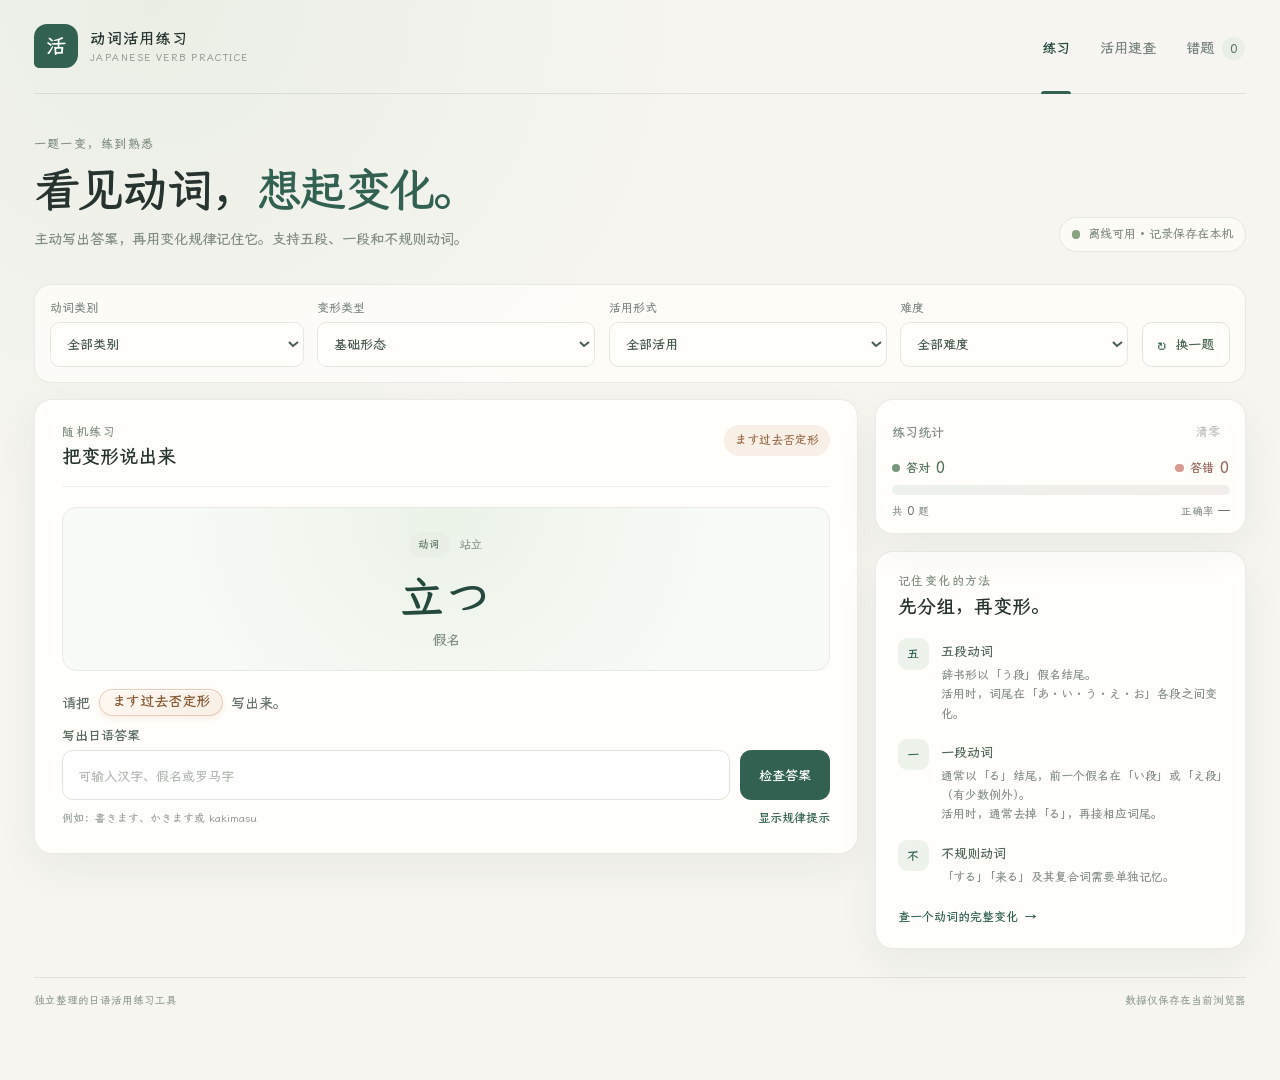
==== commit 374cb013: "完善练习交互、间隔复习与速查规则 补充动词提示显隐、答题扫光和变形说明；加入错题间隔复习，并缩减卡片留白、更新应用图标。  Co-authored-by: Copilot <223556219+Cop" ====
--- a/index.html
+++ b/index.html
@@ -5,6 +5,7 @@
   <meta name="viewport" content="width=device-width, initial-scale=1">
   <meta name="theme-color" content="#f6f5f0">
   <title>动词活用练习</title>
+  <link rel="icon" type="image/svg+xml" href="./icon/note-icon.svg">
   <link rel="stylesheet" href="styles.css">
   <script src="font/fonts.js" defer></script>
   <script src="verb-engine.js" defer></script>
@@ -86,13 +87,13 @@
               <span class="target-pill" id="target-pill">准备中</span>
             </div>
 
-            <div class="verb-prompt">
+            <div class="verb-prompt" role="button" tabindex="0" aria-expanded="false">
               <div class="verb-meta">
-                <span class="class-pill" id="question-group"></span>
+                <span class="class-pill" id="question-group">动词</span>
                 <span class="meaning" id="question-meaning"></span>
               </div>
               <h3 id="question-word"></h3>
-              <p class="reading" id="question-reading"></p>
+              <p class="reading" id="question-reading">假名</p>
             </div>
 
             <p class="question-instruction" id="question-instruction"></p>
@@ -231,6 +232,11 @@
           </div>
           <span class="class-pill" id="reference-group"></span>
         </div>
+        <details class="reference-voice-guide" id="reference-voice-guide" open>
+          <summary>变形类型规则</summary>
+          <p class="reference-voice-guide-caption" id="reference-voice-guide-caption"></p>
+          <ul class="reference-voice-guide-list" id="reference-voice-guide-list"></ul>
+        </details>
         <div class="table-wrap">
           <table class="reference-table">
             <thead>
@@ -252,7 +258,7 @@
           <div>
             <p class="eyebrow">REVIEW</p>
             <h2 id="mistakes-title">错题重练</h2>
-            <p>答错的变形会保存在本机，重练答对后自动移出。</p>
+            <p>答错的变形会保存在本机；答对后按 1、3、7、14、30 天逐步拉长间隔，连续完成 6 次正确复习后移出。</p>
           </div>
           <div class="mistake-actions">
             <button class="outline-button" id="review-mistakes" type="button">随机重练</button>
--- a/styles.css
+++ b/styles.css
@@ -80,6 +80,8 @@
   --stat-correct-to: #66876d;
   --stat-incorrect-from: #e2b0a5;
   --stat-incorrect-to: #c97f74;
+  --stat-correct-sweep: rgba(102, 135, 109, 0.3);
+  --stat-incorrect-sweep: rgba(201, 127, 116, 0.3);
   --track-empty-from: #edf1eb;
   --track-empty-to: #f3eeea;
   --dot-correct: #78977c;
@@ -114,7 +116,8 @@
 
 button:focus-visible,
 input:focus-visible,
-select:focus-visible {
+select:focus-visible,
+.verb-prompt[role="button"]:focus-visible {
   outline: 3px solid rgba(50, 97, 81, 0.3);
   outline-offset: 2px;
 }
@@ -293,7 +296,47 @@
 }
 
 .practice-stats {
+  position: relative;
+  isolation: isolate;
   padding: 13px;
+}
+
+.practice-stats::after {
+  position: absolute;
+  z-index: 2;
+  inset: 0;
+  border-radius: inherit;
+  background-size: 250% 100%;
+  content: "";
+  opacity: 0;
+  pointer-events: none;
+}
+
+.practice-stats.is-answer-correct::after {
+  background-image: linear-gradient(110deg, transparent 40%, var(--stat-correct-sweep) 50%, transparent 60%);
+  animation: practice-stats-sweep 700ms ease-out;
+}
+
+.practice-stats.is-answer-incorrect::after {
+  background-image: linear-gradient(110deg, transparent 40%, var(--stat-incorrect-sweep) 50%, transparent 60%);
+  animation: practice-stats-sweep 700ms ease-out;
+}
+
+@keyframes practice-stats-sweep {
+  0% {
+    background-position: 100% 0;
+    opacity: 0;
+  }
+
+  14%,
+  86% {
+    opacity: 1;
+  }
+
+  100% {
+    background-position: 0 0;
+    opacity: 0;
+  }
 }
 
 .practice-stats-content {
@@ -599,7 +642,6 @@
 }
 
 .practice-card {
-  min-height: 490px;
   padding: 21px 23px;
 }
 
@@ -636,6 +678,7 @@
   padding: 20px 15px 17px;
   border: 1px solid var(--line-prompt);
   border-radius: 12px;
+  cursor: pointer;
   background:
     radial-gradient(circle at 50% 0%, rgba(222, 235, 220, 0.53), transparent 65%),
     var(--bg-pale-cool);
@@ -1152,6 +1195,81 @@
   color: var(--meaning-text);
 }
 
+.reference-voice-guide {
+  margin-bottom: 11px;
+  border: 1px solid var(--line-control);
+  border-radius: 13px;
+  background: var(--surface);
+}
+
+.reference-voice-guide > summary {
+  padding: 10px 13px;
+  color: var(--text-green-deep);
+  font-size: 10px;
+  font-weight: 600;
+  cursor: pointer;
+}
+
+.reference-voice-guide[open] > summary {
+  border-bottom: 1px solid var(--line-faint);
+}
+
+.reference-voice-guide-caption {
+  margin: 9px 13px;
+  color: var(--text-muted-soft);
+  font-size: 9px;
+  line-height: 1.6;
+}
+
+.reference-voice-guide-list {
+  display: grid;
+  grid-template-columns: repeat(2, minmax(0, 1fr));
+  gap: 7px;
+  margin: 0;
+  padding: 0 12px 12px;
+  list-style: none;
+}
+
+.reference-voice-guide-item {
+  min-width: 0;
+  padding: 8px 9px;
+  border: 1px solid var(--line-faint);
+  border-radius: 9px;
+  background: var(--bg-pale-cool);
+}
+
+.reference-voice-guide-item.is-selected {
+  border-color: var(--line-accent);
+  background: var(--bg-pale-green);
+}
+
+.reference-voice-guide-item-heading {
+  display: flex;
+  align-items: baseline;
+  justify-content: space-between;
+  flex-wrap: wrap;
+  gap: 3px 8px;
+}
+
+.reference-voice-guide-item-heading strong {
+  color: var(--text-green-mid);
+  font-size: 9px;
+}
+
+.reference-voice-guide-example {
+  color: var(--green-dark);
+  font-size: 10px;
+  font-weight: 600;
+  overflow-wrap: anywhere;
+}
+
+.reference-voice-guide-rule {
+  margin: 4px 0 0;
+  color: var(--text-muted-soft);
+  font-size: 9px;
+  line-height: 1.55;
+}
+
 .table-wrap {
   overflow: auto;
   border: 1px solid rgba(65, 84, 68, 0.11);
@@ -1209,6 +1327,23 @@
   width: 66px;
   white-space: nowrap;
   text-align: center;
+}
+
+/* 难度分组行：与练习页「难度」筛选共用同一套分类（基础活用/进阶活用）。 */
+.reference-table .reference-section-row th {
+  padding: 7px 13px;
+  border-bottom: 1px solid var(--line-soft);
+  background: var(--bg-pale-strong);
+  color: var(--text-green-deep);
+  font-size: 10px;
+  font-weight: 600;
+  text-align: left;
+}
+
+.reference-section-count {
+  margin-left: 8px;
+  color: var(--text-faint-soft);
+  font-weight: 400;
 }
 
 .practice-link {
@@ -1515,7 +1650,6 @@
   }
 
   .practice-card {
-    min-height: 0;
     padding: 16px 14px;
   }
 
@@ -1552,6 +1686,10 @@
   }
 
   .reference-controls {
+    grid-template-columns: 1fr;
+  }
+
+  .reference-voice-guide-list {
     grid-template-columns: 1fr;
   }
 
@@ -1629,6 +1767,11 @@
 }
 
 @media (prefers-reduced-motion: reduce) {
+  .practice-stats.is-answer-correct::after,
+  .practice-stats.is-answer-incorrect::after {
+    animation: none;
+  }
+
   *,
   *::before,
   *::after {
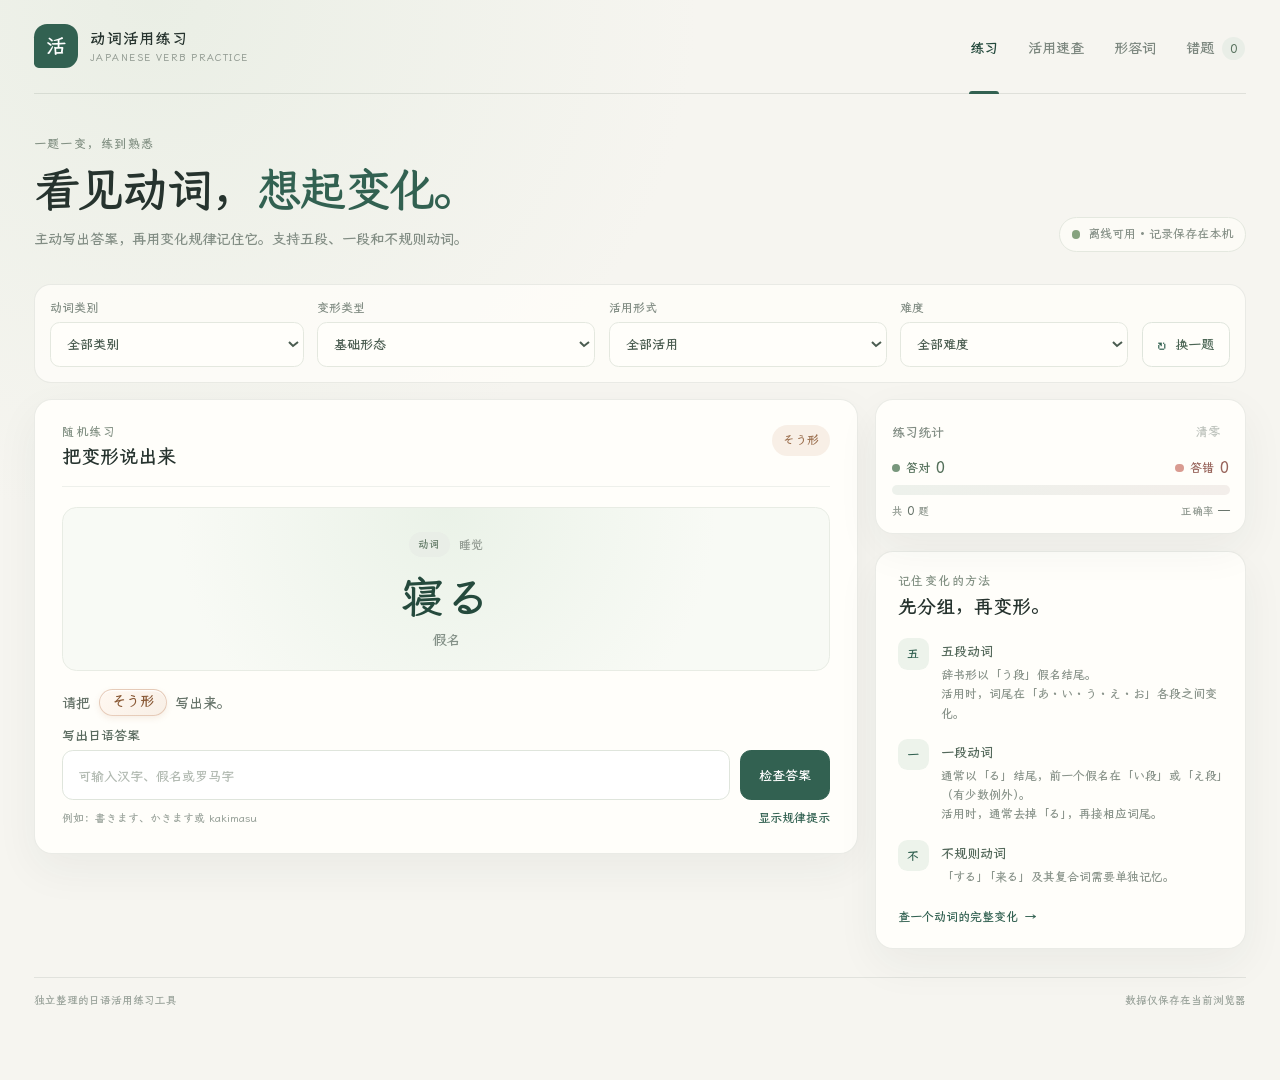
==== commit 26c5c53c: "形容词模块：新增 adjective-engine.js 与形容词练习/速查视图 - adjective-engine.js：UMD 双端（15 词，含 いい/きれい 教学特例），7 种   活用变形" ====
--- a/index.html
+++ b/index.html
@@ -9,6 +9,7 @@
   <link rel="stylesheet" href="styles.css">
   <script src="font/fonts.js" defer></script>
   <script src="verb-engine.js" defer></script>
+  <script src="adjective-engine.js" defer></script>
   <script src="app.js" defer></script>
 </head>
 <body>
@@ -24,6 +25,7 @@
       <nav class="tabs" aria-label="工具页面">
         <button class="tab is-active" type="button" data-view="practice" aria-current="page">练习</button>
         <button class="tab" type="button" data-view="reference">活用速查</button>
+        <button class="tab" type="button" data-view="adjective">形容词</button>
         <button class="tab" type="button" data-view="mistakes">
           错题 <span class="tab-count" id="mistake-count">0</span>
         </button>
@@ -33,9 +35,9 @@
     <main>
       <section class="page-intro">
         <div>
-          <p class="eyebrow">一题一变，练到熟悉</p>
-          <h1>看见动词，<span>想起变化。</span></h1>
-          <p class="intro-copy">主动写出答案，再用变化规律记住它。支持五段、一段和不规则动词。</p>
+          <p class="eyebrow" id="intro-eyebrow">一题一变，练到熟悉</p>
+          <h1 id="intro-title">看见动词，<span id="intro-title-accent">想起变化。</span></h1>
+          <p class="intro-copy" id="intro-copy">主动写出答案，再用变化规律记住它。支持五段、一段和不规则动词。</p>
         </div>
         <div class="offline-note"><span aria-hidden="true"></span> 离线可用 · 记录保存在本机</div>
       </section>
@@ -253,6 +255,292 @@
         </div>
       </section>
 
+      <section class="view" id="view-adjective" aria-labelledby="adjective-title" hidden>
+        <div class="section-heading">
+          <div>
+            <p class="eyebrow">ADJECTIVE</p>
+            <h2 id="adjective-title">形容词练习</h2>
+            <p>先分「い・な」两类，再记词尾变化。支持修饰名词、谓语、状语与常用时态。</p>
+          </div>
+        </div>
+        <div class="filter-bar">
+          <label>
+            <span>形容词类别</span>
+            <select id="adj-group-filter">
+              <option value="all">全部类别</option>
+              <option value="i">い形容词</option>
+              <option value="na">な形容词</option>
+            </select>
+          </label>
+          <label>
+            <span>活用形式</span>
+            <select id="adj-inflection-filter"></select>
+          </label>
+          <label>
+            <span>难度</span>
+            <select id="adj-level-filter"></select>
+          </label>
+          <button class="outline-button new-question-button" id="adj-new-question" type="button">
+            <span aria-hidden="true">↻</span> 换一题
+          </button>
+        </div>
+
+        <div class="practice-layout">
+          <article class="practice-card">
+            <div class="card-topline">
+              <div>
+                <p class="eyebrow" id="adj-question-index">随机练习</p>
+                <h2 id="adj-practice-title">把变化写出来</h2>
+              </div>
+              <span class="target-pill" id="adj-target-pill">准备中</span>
+            </div>
+
+            <div class="verb-prompt adj-prompt">
+              <div class="verb-meta">
+                <span class="class-pill" id="adj-question-kind">形容词</span>
+                <span class="meaning" id="adj-question-meaning"></span>
+              </div>
+              <h3 id="adj-question-word"></h3>
+              <p class="reading" id="adj-question-reading">假名</p>
+            </div>
+
+            <p class="question-instruction" id="adj-question-instruction"></p>
+
+            <form class="answer-form" id="adj-answer-form">
+              <label for="adj-answer-input">写出日语答案</label>
+              <div class="answer-row">
+                <input
+                  id="adj-answer-input"
+                  name="adj-answer"
+                  type="text"
+                  autocomplete="off"
+                  autocapitalize="off"
+                  spellcheck="false"
+                  placeholder="可输入汉字、假名或罗马字"
+                  required
+                >
+                <button class="primary-button" id="adj-submit-answer" type="submit">检查答案</button>
+              </div>
+              <div class="answer-help">
+                <span>例如：静かじゃない、しずかじゃない或 shizukajyanai</span>
+                <button class="inline-button" id="adj-hint-button" type="button" aria-expanded="false">显示规律提示</button>
+              </div>
+              <p class="hint-text" id="adj-rule-hint" hidden></p>
+            </form>
+
+            <section class="feedback-panel" id="adj-feedback-panel" aria-live="polite" hidden>
+              <div class="feedback-heading">
+                <span class="feedback-mark" id="adj-feedback-mark" aria-hidden="true"></span>
+                <strong id="adj-feedback-title"></strong>
+              </div>
+              <p class="feedback-user-answer" id="adj-feedback-user-answer"></p>
+              <div class="correct-answer">
+                <span>正确形态</span>
+                <strong id="adj-feedback-correct-answer"></strong>
+                <small id="adj-feedback-reading"></small>
+              </div>
+              <div class="feedback-meaning">
+                <strong>接续提示</strong>
+                <p id="adj-feedback-form-meaning"></p>
+              </div>
+              <p class="feedback-rule" id="adj-feedback-rule"></p>
+              <button class="primary-button next-button" id="adj-next-question" type="button">
+                下一题 <span aria-hidden="true">→</span>
+              </button>
+            </section>
+          </article>
+
+          <div class="practice-sidebar">
+            <section class="practice-stats" id="adj-practice-stats" role="group" aria-label="形容词答题统计">
+              <div class="practice-stats-heading">
+                <span class="practice-stats-title">练习统计</span>
+                <button
+                  class="text-button reset-stats-button"
+                  id="adj-reset-stats"
+                  type="button"
+                  aria-label="清零形容词答题统计"
+                  title="清零统计，不会清空错题集"
+                  disabled
+                >清零</button>
+              </div>
+              <div class="practice-stats-content">
+                <div class="practice-stats-counts">
+                  <div class="practice-stat practice-stat-correct">
+                    <span class="practice-stat-dot" aria-hidden="true"></span>
+                    <span>答对</span>
+                    <strong id="adj-correct-count" aria-live="polite">0</strong>
+                  </div>
+                  <div class="practice-stat practice-stat-incorrect">
+                    <span class="practice-stat-dot" aria-hidden="true"></span>
+                    <span>答错</span>
+                    <strong id="adj-incorrect-count" aria-live="polite">0</strong>
+                  </div>
+                </div>
+                <div class="practice-stats-track" id="adj-answer-distribution" role="img" aria-label="尚未作答">
+                  <span class="practice-stats-segment practice-stats-segment-correct" id="adj-correct-segment"></span>
+                  <span class="practice-stats-segment practice-stats-segment-incorrect" id="adj-incorrect-segment"></span>
+                </div>
+                <div class="practice-stats-summary">
+                  <span>共 <strong id="adj-total-count">0</strong> 题</span>
+                  <span>正确率 <strong id="adj-accuracy">—</strong></span>
+                </div>
+              </div>
+            </section>
+            <aside class="learning-card">
+              <p class="eyebrow">记住分类的方法</p>
+              <h2>先分类，再变形。</h2>
+              <div class="class-note">
+                <span class="class-note-mark">い</span>
+                <div><strong>い形容词</strong><p>以「い」结尾，词尾直接变化。<br>注意「きれい」等是な形容词。</p></div>
+              </div>
+              <div class="class-note">
+                <span class="class-note-mark">な</span>
+                <div><strong>な形容词</strong><p>靠「な・に・だ」接续。<br>作谓语时要加「だ／です」。</p></div>
+              </div>
+              <button class="text-link" type="button" id="adj-guide-link">
+                查形容词速查资料 <span aria-hidden="true">→</span>
+              </button>
+            </aside>
+          </div>
+        </div>
+
+        <div class="section-heading adj-guide-heading" id="adjective-guide">
+          <div>
+            <p class="eyebrow">ADJECTIVE GUIDE</p>
+            <h2>形容词速查</h2>
+            <p>以「高い・静か」为例；表中绿色是词尾变化，橙色是接续词。</p>
+          </div>
+        </div>
+        <div class="adj-class-grid">
+          <article class="adj-class-card adj-class-card-i">
+            <div class="adj-class-head">
+              <span class="adj-class-mark adj-mark-i" aria-hidden="true">い</span>
+              <h3>い形容词</h3>
+            </div>
+            <p>以「い」结尾，词尾本身发生变化。可以直接放在名词前，也可以直接作谓语。</p>
+            <p class="adj-class-words"><span>高い</span><span>長い</span><span>寒い</span><span>おいしい</span></p>
+            <p class="adj-class-example"><strong>高い山</strong><small>高高的山</small></p>
+          </article>
+          <article class="adj-class-card adj-class-card-na">
+            <div class="adj-class-head">
+              <span class="adj-class-mark adj-mark-na" aria-hidden="true">な</span>
+              <h3>な形容词</h3>
+            </div>
+            <p>词干本身不变，靠「な・に・だ」等接续词连接。作谓语时要加「だ／です」。</p>
+            <p class="adj-class-words"><span>静か</span><span>便利</span><span>好き</span><span>きれい</span></p>
+            <p class="adj-class-example"><strong>静かな部屋</strong><small>安静的房间</small></p>
+          </article>
+        </div>
+        <p class="adj-note adj-note-warn">
+          <strong aria-hidden="true">!</strong>
+          <span>别只看结尾：きれい・ゆうめい・しんせつ 都是な形容词，需要按词记忆。</span>
+        </p>
+
+        <div class="table-wrap">
+          <table class="adj-table">
+            <thead>
+              <tr>
+                <th scope="col">活用形式</th>
+                <th scope="col">い形容词 · 例：高い</th>
+                <th scope="col">な形容词 · 例：静か</th>
+              </tr>
+            </thead>
+            <tbody>
+              <tr>
+                <th scope="row">修饰名词<small>い直接接 · な加「な」</small></th>
+                <td><strong>高い山</strong></td>
+                <td><strong>静か<em class="adj-tail-na">な</em>部屋</strong></td>
+              </tr>
+              <tr>
+                <th scope="row">现在肯定<small>い直接结句 · な加「だ・です」</small></th>
+                <td><strong>高い</strong><small>（です）</small></td>
+                <td><strong>静か<em class="adj-tail-na">だ（です）</em></strong></td>
+              </tr>
+              <tr>
+                <th scope="row">现在否定<small>い→くない · な＋じゃない</small></th>
+                <td><strong>高<em class="adj-tail-i">くない</em></strong></td>
+                <td><strong>静か<em class="adj-tail-na">じゃない</em></strong></td>
+              </tr>
+              <tr>
+                <th scope="row">过去肯定<small>い→かった · な＋だった</small></th>
+                <td><strong>高<em class="adj-tail-i">かった</em></strong></td>
+                <td><strong>静か<em class="adj-tail-na">だった</em></strong></td>
+              </tr>
+              <tr>
+                <th scope="row">过去否定<small>い→くなかった · な＋ではなかった</small></th>
+                <td><strong>高<em class="adj-tail-i">くなかった</em></strong></td>
+                <td><strong>静か<em class="adj-tail-na">ではなかった</em></strong></td>
+              </tr>
+              <tr>
+                <th scope="row">て形<small>い→くて · な＋で</small></th>
+                <td><strong>高<em class="adj-tail-i">くて</em></strong></td>
+                <td><strong>静か<em class="adj-tail-na">で</em></strong></td>
+              </tr>
+              <tr>
+                <th scope="row">状语<small>い→く · な→に</small></th>
+                <td><strong>高<em class="adj-tail-i">く</em></strong></td>
+                <td><strong>静か<em class="adj-tail-na">に</em></strong></td>
+              </tr>
+            </tbody>
+          </table>
+        </div>
+        <p class="adj-note">
+          <strong>特例</strong>
+          <span>「いい」不参与变形——よくない・よかった・よくなかった，全部换成「よく」系列。</span>
+        </p>
+
+        <div class="adj-usage-grid">
+          <article class="adj-usage-card">
+            <h3>修饰名词</h3>
+            <p class="adj-usage-formula">形容词 + 名词</p>
+            <p class="adj-usage-jp">高い山 ／ 静かな部屋</p>
+            <p class="adj-usage-cn">高高的山 ／ 安静的房间</p>
+            <p class="adj-usage-tip">い直接接名词；な要加「な」再接。</p>
+          </article>
+          <article class="adj-usage-card">
+            <h3>作谓语</h3>
+            <p class="adj-usage-formula">名词は + 形容词</p>
+            <p class="adj-usage-jp">富士山は高い ／ 部屋は静かだ</p>
+            <p class="adj-usage-cn">富士山很高 ／ 房间很安静</p>
+            <p class="adj-usage-tip">い直接结句；な要加「だ／です」。</p>
+          </article>
+          <article class="adj-usage-card">
+            <h3>修饰动词（状语）</h3>
+            <p class="adj-usage-formula">形容词 + 动词</p>
+            <p class="adj-usage-jp">高く飛ぶ ／ 静かに話す</p>
+            <p class="adj-usage-cn">飞得很高 ／ 轻声说话</p>
+            <p class="adj-usage-tip">い变「く」；な变「に」。</p>
+          </article>
+        </div>
+
+        <div class="adj-pitfalls">
+          <div class="adj-pitfall">
+            <span class="adj-wrong">静かくない</span>
+            <span class="adj-arrow" aria-hidden="true">→</span>
+            <span class="adj-right">静かじゃない</span>
+            <span class="adj-pitfall-note">な形容词的否定不加「くない」，直接接「じゃない」</span>
+          </div>
+          <div class="adj-pitfall">
+            <span class="adj-wrong">高いだ</span>
+            <span class="adj-arrow" aria-hidden="true">→</span>
+            <span class="adj-right">高い</span>
+            <span class="adj-pitfall-note">「だ」只接在名词和な形容词后面，い形容词直接结句</span>
+          </div>
+          <div class="adj-pitfall">
+            <span class="adj-wrong">いかった</span>
+            <span class="adj-arrow" aria-hidden="true">→</span>
+            <span class="adj-right">よかった</span>
+            <span class="adj-pitfall-note">「いい」变形全部换成「よく」系列：よくない・よかった・よくなかった</span>
+          </div>
+          <div class="adj-pitfall">
+            <span class="adj-wrong">静か話す</span>
+            <span class="adj-arrow" aria-hidden="true">→</span>
+            <span class="adj-right">静かに話す</span>
+            <span class="adj-pitfall-note">修饰动词时，な形容词要接「に」，い形容词变「く」</span>
+          </div>
+        </div>
+      </section>
+
       <section class="view" id="view-mistakes" aria-labelledby="mistakes-title" hidden>
         <div class="section-heading mistakes-heading">
           <div>
--- a/styles.css
+++ b/styles.css
@@ -80,8 +80,8 @@
   --stat-correct-to: #66876d;
   --stat-incorrect-from: #e2b0a5;
   --stat-incorrect-to: #c97f74;
-  --stat-correct-sweep: rgba(102, 135, 109, 0.3);
-  --stat-incorrect-sweep: rgba(201, 127, 116, 0.3);
+  --stat-correct-sweep: rgba(102, 135, 109, 0.42);
+  --stat-incorrect-sweep: rgba(201, 127, 116, 0.42);
   --track-empty-from: #edf1eb;
   --track-empty-to: #f3eeea;
   --dot-correct: #78977c;
@@ -314,12 +314,12 @@
 
 .practice-stats.is-answer-correct::after {
   background-image: linear-gradient(110deg, transparent 40%, var(--stat-correct-sweep) 50%, transparent 60%);
-  animation: practice-stats-sweep 700ms ease-out;
+  animation: practice-stats-sweep 1200ms ease-out;
 }
 
 .practice-stats.is-answer-incorrect::after {
   background-image: linear-gradient(110deg, transparent 40%, var(--stat-incorrect-sweep) 50%, transparent 60%);
-  animation: practice-stats-sweep 700ms ease-out;
+  animation: practice-stats-sweep 1200ms ease-out;
 }
 
 @keyframes practice-stats-sweep {
@@ -1766,12 +1766,319 @@
   }
 }
 
+/* ===================== 形容词模块 ===================== */
+
+/* 视图内部统一纵向节奏，区块间距由 gap 控制 */
+#view-adjective {
+  display: flex;
+  flex-direction: column;
+  gap: 22px;
+}
+
+#view-adjective > .adj-guide-heading {
+  margin-top: 12px;
+}
+
+/* 形容词题面为静态展示，不提供折叠 */
+.adj-prompt {
+  cursor: default;
+}
+
+.adj-guide-heading {
+  padding-top: 28px;
+  border-top: 1px solid var(--line);
+}
+
+.adj-class-grid {
+  display: grid;
+  grid-template-columns: repeat(2, minmax(0, 1fr));
+  gap: 16px;
+}
+
+.adj-class-card {
+  padding: 20px 22px;
+  border: 1px solid var(--line);
+  border-radius: 16px;
+  background: var(--surface);
+  box-shadow: var(--shadow);
+}
+
+.adj-class-head {
+  display: flex;
+  align-items: center;
+  gap: 10px;
+  margin-bottom: 10px;
+}
+
+.adj-class-head h3 {
+  margin: 0;
+  color: var(--ink);
+  font-size: 17px;
+}
+
+.adj-class-mark {
+  width: 34px;
+  height: 34px;
+  display: grid;
+  place-items: center;
+  border-radius: 10px;
+  font-size: 16px;
+  font-weight: 600;
+}
+
+.adj-mark-i {
+  background: var(--green-pale);
+  color: var(--green);
+}
+
+.adj-mark-na {
+  background: var(--orange-pale);
+  color: var(--orange);
+}
+
+.adj-class-card > p {
+  margin: 0 0 12px;
+  color: var(--ink);
+  font-size: 13px;
+  line-height: 1.65;
+}
+
+.adj-class-words {
+  display: flex;
+  flex-wrap: wrap;
+  gap: 8px;
+  margin: 0 0 14px;
+}
+
+.adj-class-card-i .adj-class-words span {
+  padding: 4px 10px;
+  border-radius: 999px;
+  background: var(--bg-pale-green);
+  color: var(--text-green-deep);
+  font-size: 12px;
+}
+
+.adj-class-card-na .adj-class-words span {
+  padding: 4px 10px;
+  border-radius: 999px;
+  background: var(--orange-pale);
+  color: var(--orange-text-deep);
+  font-size: 12px;
+}
+
+.adj-class-example {
+  display: flex;
+  align-items: baseline;
+  gap: 8px;
+  margin: 0;
+}
+
+.adj-class-example strong {
+  color: var(--ink);
+  font-size: 16px;
+}
+
+.adj-class-example small {
+  color: var(--text-faint);
+  font-size: 11px;
+}
+
+/* 警示条（きれい类分类陷阱）与特例条（いい→よく） */
+.adj-note {
+  display: flex;
+  align-items: flex-start;
+  gap: 10px;
+  margin: 0;
+  padding: 13px 16px;
+  border: 1px solid var(--line-accent);
+  border-radius: 12px;
+  background: var(--bg-pale-green);
+  color: var(--text-green-deep);
+  font-size: 12.5px;
+  line-height: 1.6;
+}
+
+.adj-note strong {
+  font-weight: 600;
+  white-space: nowrap;
+}
+
+.adj-note-warn {
+  border-color: var(--line-orange);
+  background: var(--bg-orange-pale);
+  color: var(--orange-text-deep);
+}
+
+/* い／な 对照总表：绿色为词尾变化，橙色为接续词 */
+.adj-table {
+  width: 100%;
+  border-collapse: collapse;
+  text-align: left;
+}
+
+.adj-table th,
+.adj-table td {
+  padding: 12px 16px;
+  border-bottom: 1px solid var(--line-faint);
+  vertical-align: top;
+}
+
+.adj-table thead th {
+  background: var(--bg-pale-green);
+  color: var(--text-green-deep);
+  font-size: 12px;
+  font-weight: 600;
+  white-space: nowrap;
+}
+
+.adj-table tbody th {
+  width: 190px;
+  color: var(--ink);
+  font-size: 12.5px;
+  font-weight: 600;
+}
+
+.adj-table tbody th small {
+  display: block;
+  margin-top: 3px;
+  color: var(--text-faint);
+  font-size: 10px;
+  font-weight: 400;
+}
+
+.adj-table td strong {
+  color: var(--ink);
+  font-size: 14px;
+  font-weight: 600;
+}
+
+.adj-table td small {
+  margin-left: 4px;
+  color: var(--text-faint);
+  font-size: 11px;
+  font-weight: 400;
+}
+
+.adj-tail-i {
+  font-style: normal;
+  color: var(--text-green-deep);
+}
+
+.adj-tail-na {
+  font-style: normal;
+  color: var(--orange-text-deep);
+}
+
+.adj-table tbody tr:last-child th,
+.adj-table tbody tr:last-child td {
+  border-bottom: none;
+}
+
+/* 三种接续方式 */
+.adj-usage-grid {
+  display: grid;
+  grid-template-columns: repeat(3, minmax(0, 1fr));
+  gap: 16px;
+}
+
+.adj-usage-card {
+  padding: 18px 20px;
+  border: 1px solid var(--line);
+  border-radius: 16px;
+  background: var(--surface);
+  box-shadow: var(--shadow);
+}
+
+.adj-usage-card h3 {
+  margin: 0 0 6px;
+  color: var(--ink);
+  font-size: 15px;
+}
+
+.adj-usage-formula {
+  margin: 0 0 10px;
+  color: var(--text-green-deep);
+  font-size: 12px;
+  font-weight: 600;
+  letter-spacing: 0.5px;
+}
+
+.adj-usage-jp {
+  margin: 0;
+  color: var(--ink);
+  font-size: 14px;
+  font-weight: 600;
+  line-height: 1.6;
+}
+
+.adj-usage-cn {
+  margin: 2px 0 10px;
+  color: var(--text-faint);
+  font-size: 11px;
+}
+
+.adj-usage-tip {
+  margin: 0;
+  color: var(--text-strong);
+  font-size: 11.5px;
+  line-height: 1.6;
+}
+
+/* 易错点对比：错误示例 → 正确示例 + 一句话规则 */
+.adj-pitfalls {
+  display: grid;
+  gap: 10px;
+}
+
+.adj-pitfall {
+  display: grid;
+  grid-template-columns: 150px 20px auto 1fr;
+  align-items: center;
+  gap: 12px;
+  padding: 12px 16px;
+  border: 1px solid var(--line);
+  border-radius: 12px;
+  background: var(--surface);
+}
+
+.adj-wrong {
+  color: var(--text-red);
+  font-size: 13px;
+}
+
+.adj-arrow {
+  color: var(--text-placeholder);
+  font-size: 13px;
+}
+
+.adj-right {
+  color: var(--text-green-deep);
+  font-size: 13px;
+  font-weight: 600;
+}
+
+.adj-pitfall-note {
+  color: var(--text-faint);
+  font-size: 11px;
+  line-height: 1.55;
+}
+
+@media (max-width: 840px) {
+  .adj-class-grid,
+  .adj-usage-grid {
+    grid-template-columns: 1fr;
+  }
+
+  .adj-pitfall {
+    grid-template-columns: auto 20px auto;
+  }
+
+  .adj-pitfall-note {
+    grid-column: 1 / -1;
+  }
+}
+
 @media (prefers-reduced-motion: reduce) {
-  .practice-stats.is-answer-correct::after,
-  .practice-stats.is-answer-incorrect::after {
-    animation: none;
-  }
-
   *,
   *::before,
   *::after {
@@ -1781,4 +2088,10 @@
     scroll-behavior: auto !important;
     transition-duration: 0.01ms !important;
   }
-}
+
+  /* 答题反馈保留完整扫光，其余动效仍遵循系统减少动态效果设置。 */
+  .practice-stats.is-answer-correct::after,
+  .practice-stats.is-answer-incorrect::after {
+    animation-duration: 1200ms !important;
+  }
+}
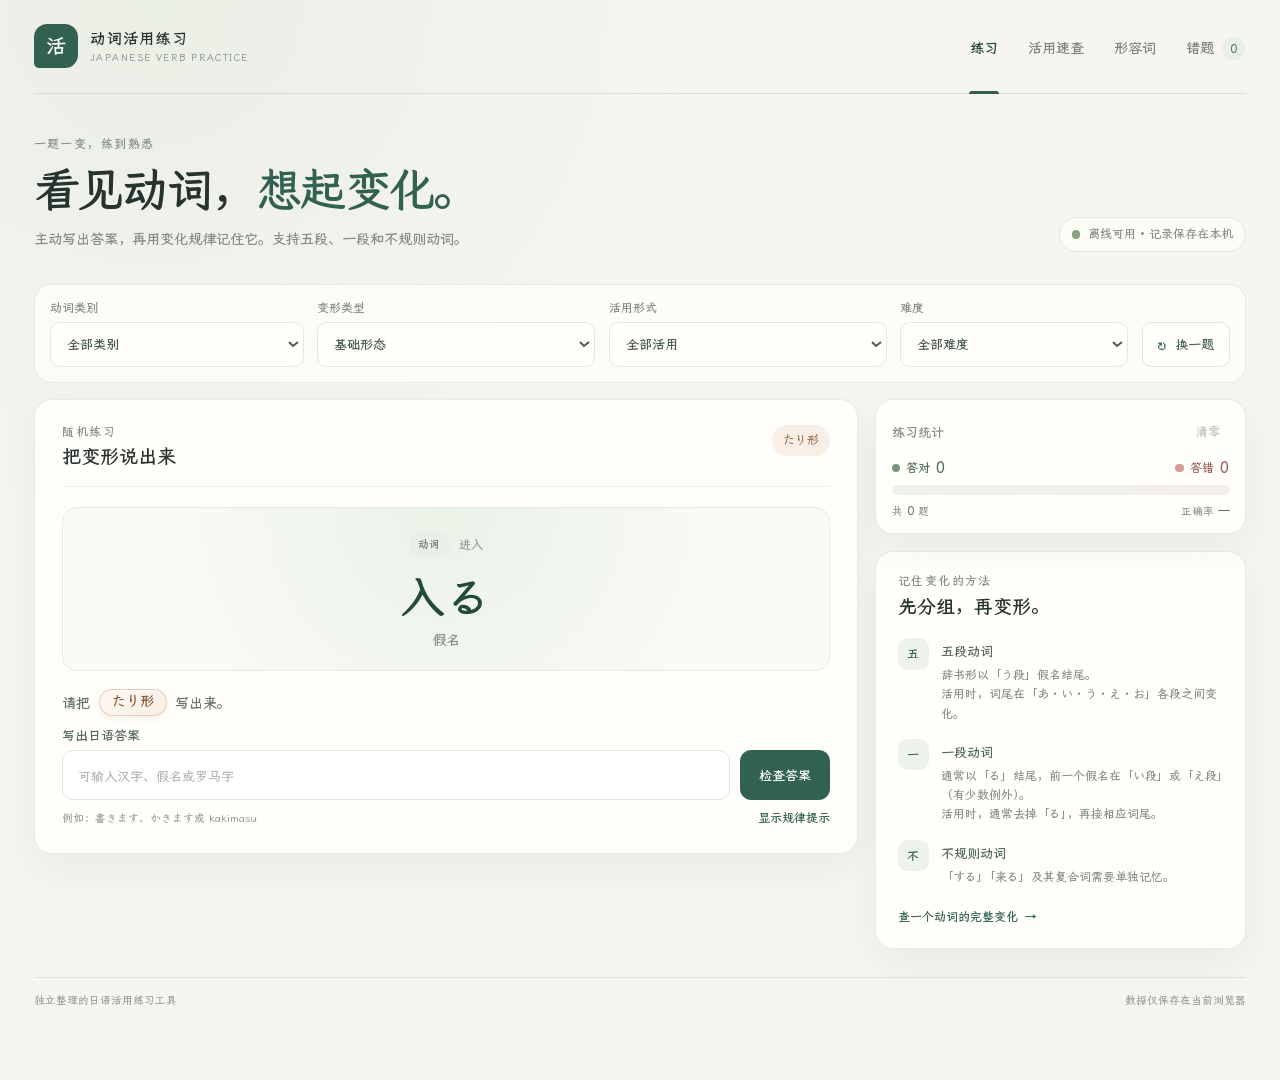
==== commit f4d55c75: "形容词错题接入共享错题本 + 速查总表「练这题」闭环 - 错题 schema 加 module 字段：形容词记录 {module:"adjective", adjectiveId,   formId}" ====
--- a/index.html
+++ b/index.html
@@ -285,6 +285,15 @@
           </button>
         </div>
 
+        <div class="review-banner" id="adj-review-banner" role="status" hidden>
+          <span class="review-banner-dot" aria-hidden="true"></span>
+          <span class="review-banner-text">
+            <strong>错题重练中</strong>
+            <span id="adj-review-banner-count"></span>
+          </span>
+          <button class="text-button review-banner-exit" id="adj-exit-review" type="button">退出重练</button>
+        </div>
+
         <div class="practice-layout">
           <article class="practice-card">
             <div class="card-topline">
@@ -443,43 +452,51 @@
                 <th scope="col">活用形式</th>
                 <th scope="col">い形容词 · 例：高い</th>
                 <th scope="col">な形容词 · 例：静か</th>
+                <th scope="col" class="adj-practice-col">练一练</th>
               </tr>
             </thead>
             <tbody>
-              <tr>
+              <tr data-adj-form="attributive">
                 <th scope="row">修饰名词<small>い直接接 · な加「な」</small></th>
                 <td><strong>高い山</strong></td>
                 <td><strong>静か<em class="adj-tail-na">な</em>部屋</strong></td>
-              </tr>
-              <tr>
+                <td class="adj-practice-col"><button type="button" class="practice-link" data-adj-practice="attributive">练这题</button></td>
+              </tr>
+              <tr data-adj-form="present">
                 <th scope="row">现在肯定<small>い直接结句 · な加「だ・です」</small></th>
                 <td><strong>高い</strong><small>（です）</small></td>
                 <td><strong>静か<em class="adj-tail-na">だ（です）</em></strong></td>
-              </tr>
-              <tr>
+                <td class="adj-practice-col"><button type="button" class="practice-link" data-adj-practice="present">练这题</button></td>
+              </tr>
+              <tr data-adj-form="presentNegative">
                 <th scope="row">现在否定<small>い→くない · な＋じゃない</small></th>
                 <td><strong>高<em class="adj-tail-i">くない</em></strong></td>
                 <td><strong>静か<em class="adj-tail-na">じゃない</em></strong></td>
-              </tr>
-              <tr>
+                <td class="adj-practice-col"><button type="button" class="practice-link" data-adj-practice="presentNegative">练这题</button></td>
+              </tr>
+              <tr data-adj-form="past">
                 <th scope="row">过去肯定<small>い→かった · な＋だった</small></th>
                 <td><strong>高<em class="adj-tail-i">かった</em></strong></td>
                 <td><strong>静か<em class="adj-tail-na">だった</em></strong></td>
-              </tr>
-              <tr>
+                <td class="adj-practice-col"><button type="button" class="practice-link" data-adj-practice="past">练这题</button></td>
+              </tr>
+              <tr data-adj-form="pastNegative">
                 <th scope="row">过去否定<small>い→くなかった · な＋ではなかった</small></th>
                 <td><strong>高<em class="adj-tail-i">くなかった</em></strong></td>
                 <td><strong>静か<em class="adj-tail-na">ではなかった</em></strong></td>
-              </tr>
-              <tr>
+                <td class="adj-practice-col"><button type="button" class="practice-link" data-adj-practice="pastNegative">练这题</button></td>
+              </tr>
+              <tr data-adj-form="te">
                 <th scope="row">て形<small>い→くて · な＋で</small></th>
                 <td><strong>高<em class="adj-tail-i">くて</em></strong></td>
                 <td><strong>静か<em class="adj-tail-na">で</em></strong></td>
-              </tr>
-              <tr>
+                <td class="adj-practice-col"><button type="button" class="practice-link" data-adj-practice="te">练这题</button></td>
+              </tr>
+              <tr data-adj-form="adverbial">
                 <th scope="row">状语<small>い→く · な→に</small></th>
                 <td><strong>高<em class="adj-tail-i">く</em></strong></td>
                 <td><strong>静か<em class="adj-tail-na">に</em></strong></td>
+                <td class="adj-practice-col"><button type="button" class="practice-link" data-adj-practice="adverbial">练这题</button></td>
               </tr>
             </tbody>
           </table>
@@ -550,6 +567,7 @@
           </div>
           <div class="mistake-actions">
             <button class="outline-button" id="review-mistakes" type="button">随机重练</button>
+            <button class="outline-button" id="adj-review-mistakes" type="button">重练形容词错题</button>
             <button class="text-button danger-text" id="clear-mistakes" type="button">清空</button>
           </div>
         </div>
--- a/styles.css
+++ b/styles.css
@@ -1974,6 +1974,12 @@
   border-bottom: none;
 }
 
+.adj-table .adj-practice-col {
+  width: 72px;
+  text-align: center;
+  white-space: nowrap;
+}
+
 /* 三种接续方式 */
 .adj-usage-grid {
   display: grid;
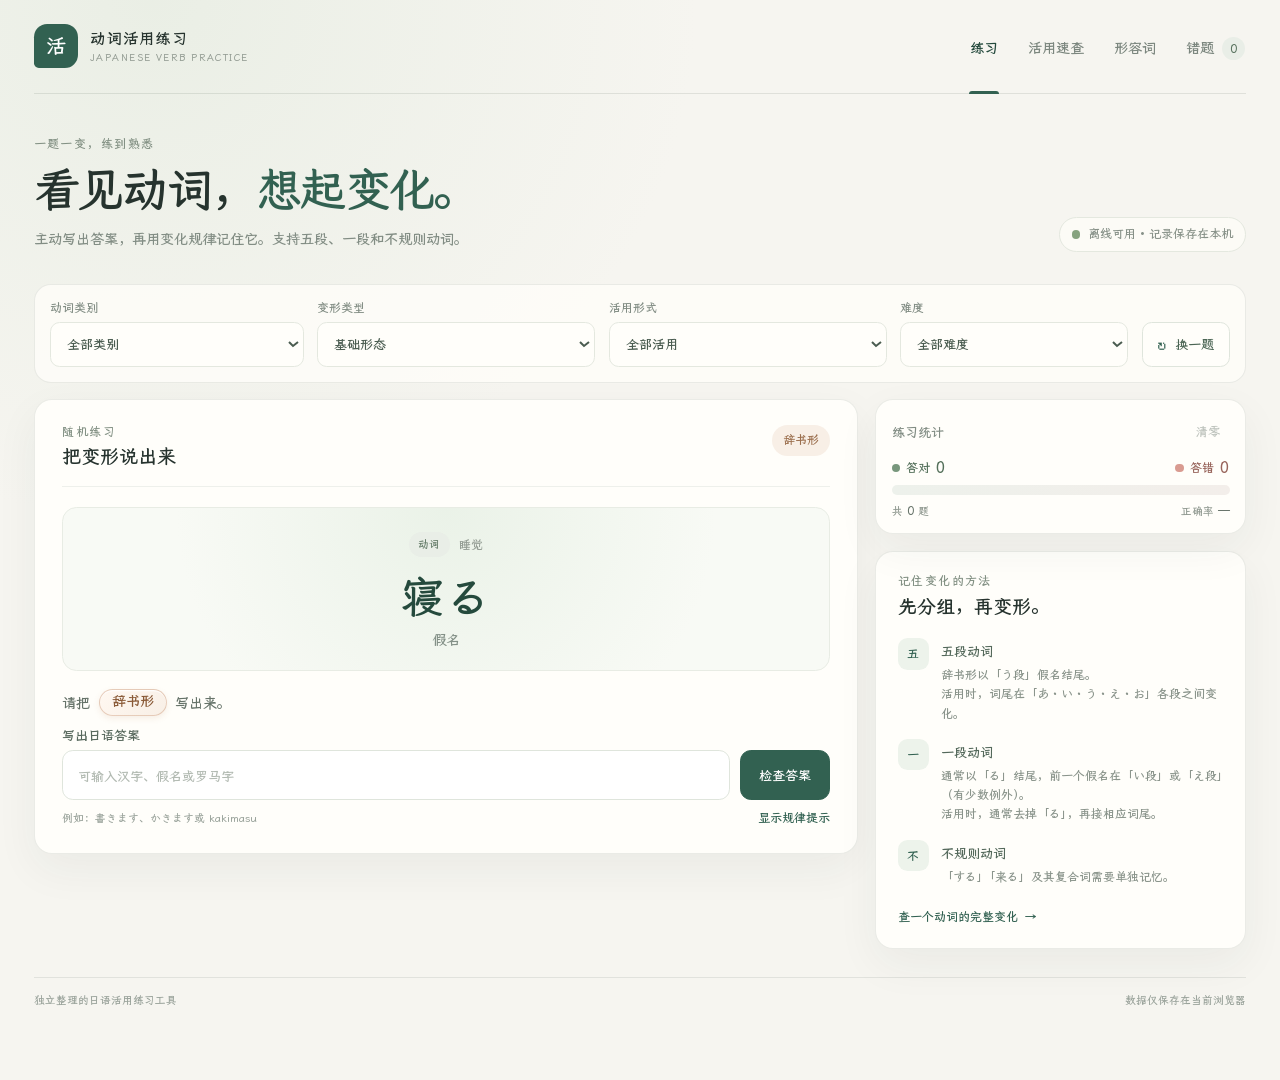
==== commit 7366e9d4: "错题加权出题 + 每日连续打卡（第四批待办 1/2） - 错题加权：到期题与重练队列按错次加权抽取（weightedItem，权重 = count   封顶 3），verb/形容词四条路径同款；到期池" ====
--- a/index.html
+++ b/index.html
@@ -39,7 +39,13 @@
           <h1 id="intro-title">看见动词，<span id="intro-title-accent">想起变化。</span></h1>
           <p class="intro-copy" id="intro-copy">主动写出答案，再用变化规律记住它。支持五段、一段和不规则动词。</p>
         </div>
-        <div class="offline-note"><span aria-hidden="true"></span> 离线可用 · 记录保存在本机</div>
+        <div class="intro-badges">
+          <div class="streak-note" id="streak-note" hidden>
+            <span class="streak-note-dot" aria-hidden="true"></span>
+            <span id="streak-note-text"></span>
+          </div>
+          <div class="offline-note"><span aria-hidden="true"></span> 离线可用 · 记录保存在本机</div>
+        </div>
       </section>
 
       <section class="view" id="view-practice" aria-labelledby="practice-title">
--- a/styles.css
+++ b/styles.css
@@ -295,6 +295,38 @@
   background: var(--dot-online);
 }
 
+/* 每日连续打卡徽章：与离线徽章并排，绿点绿字承载「连续天数」信息 */
+.intro-badges {
+  display: flex;
+  flex-direction: column;
+  align-items: flex-end;
+  gap: 8px;
+}
+
+.intro-badges .offline-note {
+  margin-top: 0;
+}
+
+.streak-note {
+  display: inline-flex;
+  align-items: center;
+  gap: 7px;
+  padding: 8px 10px;
+  border: 1px solid var(--line-accent);
+  border-radius: 999px;
+  background: rgba(255, 254, 250, 0.7);
+  color: var(--toast-text);
+  font-size: 10px;
+  white-space: nowrap;
+}
+
+.streak-note-dot {
+  width: 7px;
+  height: 7px;
+  border-radius: 50%;
+  background: var(--dot-online);
+}
+
 .practice-stats {
   position: relative;
   isolation: isolate;
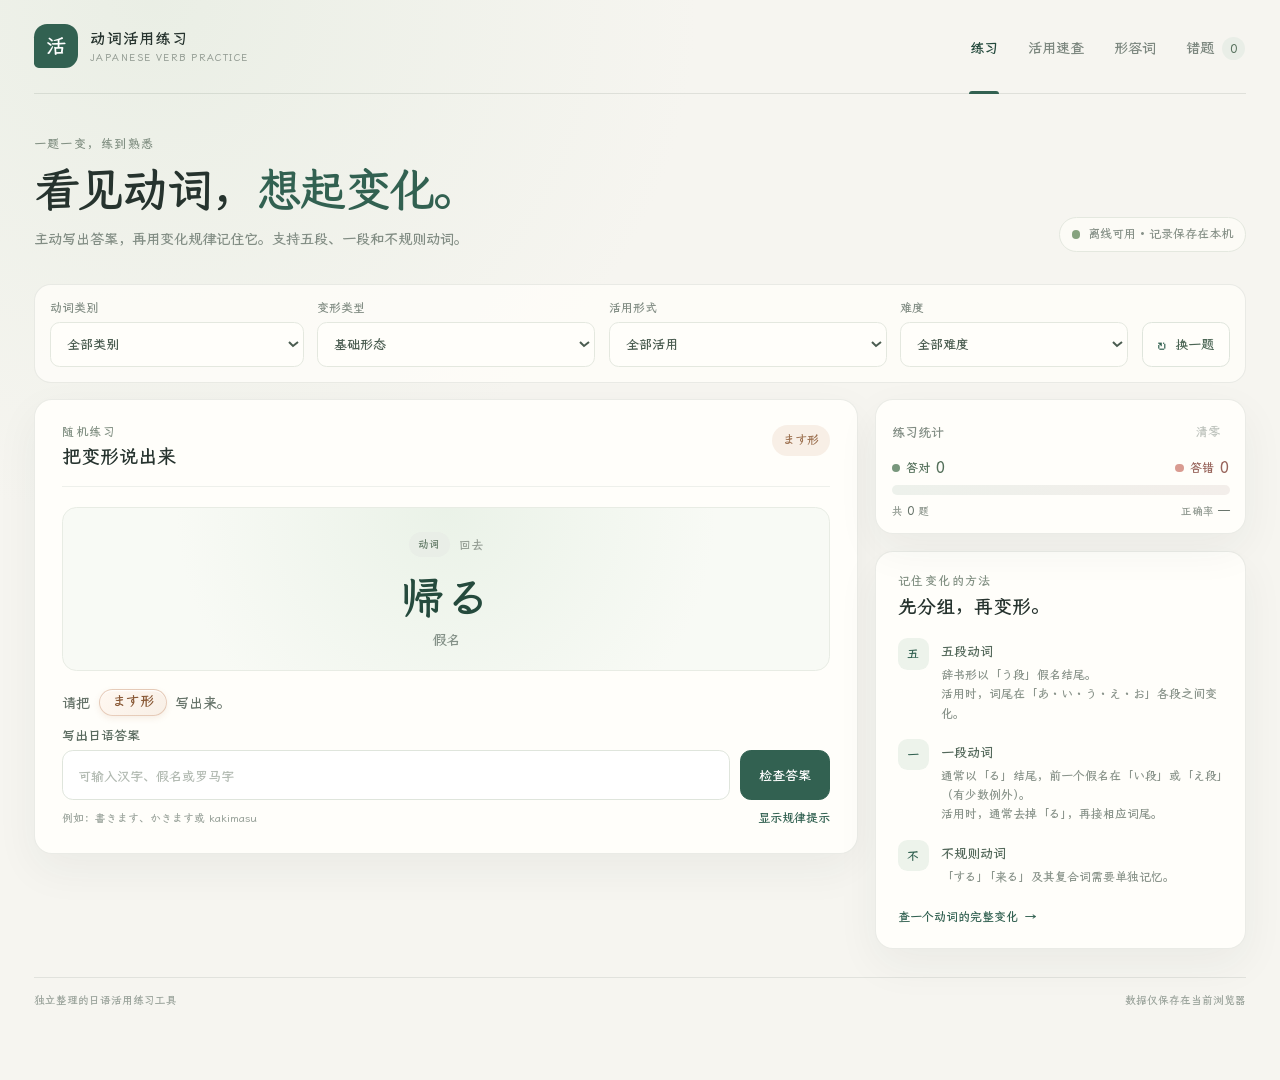
==== commit cd6e4a71: "错题 JSON 导出 / 导入（第四批待办 3） - 导出：错题页「导出」生成 japanese-mistakes-<日期>.json 下载；剥离   sessionDueAtAnswerCount（" ====
--- a/index.html
+++ b/index.html
@@ -574,7 +574,10 @@
           <div class="mistake-actions">
             <button class="outline-button" id="review-mistakes" type="button">随机重练</button>
             <button class="outline-button" id="adj-review-mistakes" type="button">重练形容词错题</button>
+            <button class="text-button" id="export-mistakes" type="button" disabled>导出</button>
+            <button class="text-button" id="import-mistakes" type="button">导入</button>
             <button class="text-button danger-text" id="clear-mistakes" type="button">清空</button>
+            <input type="file" id="import-mistakes-file" accept=".json,application/json" hidden>
           </div>
         </div>
         <div class="mistakes-list" id="mistakes-list"></div>
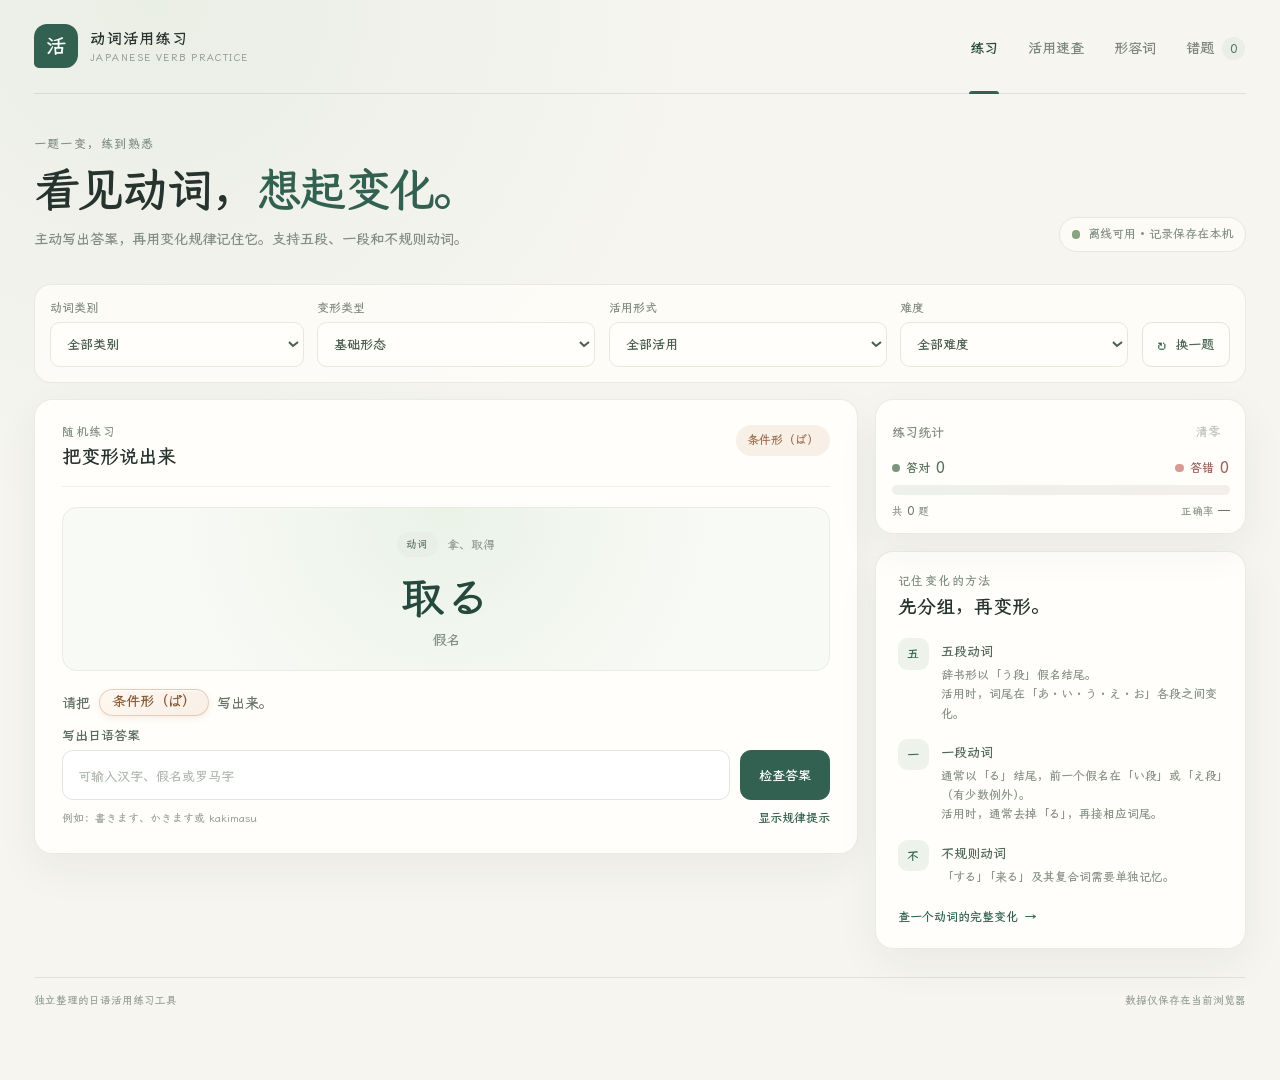
==== commit 588b31ef: "形容词模块分区：练习/速查拆为独立子视图，错题页按模块分组 - view-adjective 内部拆二级切换（练习/速查 subtabs，role=tablist）：   练习子视图 = 筛选/题卡/" ====
--- a/index.html
+++ b/index.html
@@ -262,6 +262,11 @@
       </section>
 
       <section class="view" id="view-adjective" aria-labelledby="adjective-title" hidden>
+        <div class="subtabs" role="tablist" aria-label="形容词模块视图">
+          <button class="subtab is-active" type="button" role="tab" aria-selected="true" data-adj-subview="practice">练习</button>
+          <button class="subtab" type="button" role="tab" aria-selected="false" data-adj-subview="reference">速查</button>
+        </div>
+        <div id="adj-subview-practice">
         <div class="section-heading">
           <div>
             <p class="eyebrow">ADJECTIVE</p>
@@ -418,7 +423,9 @@
             </aside>
           </div>
         </div>
-
+        </div>
+
+        <div id="adj-subview-reference" hidden>
         <div class="section-heading adj-guide-heading" id="adjective-guide">
           <div>
             <p class="eyebrow">ADJECTIVE GUIDE</p>
@@ -562,6 +569,7 @@
             <span class="adj-pitfall-note">修饰动词时，な形容词要接「に」，い形容词变「く」</span>
           </div>
         </div>
+        </div>
       </section>
 
       <section class="view" id="view-mistakes" aria-labelledby="mistakes-title" hidden>
@@ -569,18 +577,29 @@
           <div>
             <p class="eyebrow">REVIEW</p>
             <h2 id="mistakes-title">错题重练</h2>
-            <p>答错的变形会保存在本机；答对后按 1、3、7、14、30 天逐步拉长间隔，连续完成 6 次正确复习后移出。</p>
+            <p>答错的变形会保存在本机；答对后按 1、3、7、14、30 天逐步拉长间隔，连续完成 6 次正确复习后移出。动词与形容词错题分开归类。</p>
           </div>
           <div class="mistake-actions">
-            <button class="outline-button" id="review-mistakes" type="button">随机重练</button>
-            <button class="outline-button" id="adj-review-mistakes" type="button">重练形容词错题</button>
             <button class="text-button" id="export-mistakes" type="button" disabled>导出</button>
             <button class="text-button" id="import-mistakes" type="button">导入</button>
             <button class="text-button danger-text" id="clear-mistakes" type="button">清空</button>
             <input type="file" id="import-mistakes-file" accept=".json,application/json" hidden>
           </div>
         </div>
-        <div class="mistakes-list" id="mistakes-list"></div>
+        <div class="mistake-group" id="verb-mistakes-group" hidden>
+          <div class="mistake-group-head">
+            <h3>动词错题<span class="mistake-group-count" id="verb-mistakes-count"></span></h3>
+            <button class="text-button" id="review-mistakes" type="button">随机重练</button>
+          </div>
+          <div class="mistakes-list" id="verb-mistakes-list"></div>
+        </div>
+        <div class="mistake-group" id="adjective-mistakes-group" hidden>
+          <div class="mistake-group-head">
+            <h3>形容词错题<span class="mistake-group-count" id="adjective-mistakes-count"></span></h3>
+            <button class="text-button" id="adj-review-mistakes" type="button">重练错题</button>
+          </div>
+          <div class="mistakes-list" id="adjective-mistakes-list"></div>
+        </div>
         <div class="empty-state" id="mistakes-empty" hidden>
           <span aria-hidden="true">◎</span>
           <strong>还没有错题</strong>
--- a/styles.css
+++ b/styles.css
@@ -1800,6 +1800,58 @@
 
 /* ===================== 形容词模块 ===================== */
 
+/* 形容词模块二级切换：练习（做题训练）与速查（规则查阅）明确分视 */
+.subtabs {
+  display: flex;
+  gap: 8px;
+}
+
+.subtab {
+  padding: 8px 16px;
+  border: 1px solid var(--line-soft);
+  border-radius: 10px;
+  background: var(--surface);
+  color: var(--text-strong);
+  font-size: 13px;
+  font-weight: 600;
+}
+
+.subtab.is-active {
+  border-color: transparent;
+  background: var(--green-pale);
+  color: var(--green);
+}
+
+#view-adjective > .subtabs {
+  margin-bottom: -4px;
+}
+
+/* 错题页按模块分组：动词错题与形容词错题各自成区，互不混排 */
+.mistake-group {
+  margin-top: 18px;
+}
+
+.mistake-group-head {
+  display: flex;
+  align-items: center;
+  justify-content: space-between;
+  gap: 12px;
+  margin-bottom: 10px;
+}
+
+.mistake-group-head h3 {
+  margin: 0;
+  color: var(--ink);
+  font-size: 16px;
+}
+
+.mistake-group-count {
+  margin-left: 8px;
+  color: var(--text-faint-soft);
+  font-size: 12px;
+  font-weight: 400;
+}
+
 /* 视图内部统一纵向节奏，区块间距由 gap 控制 */
 #view-adjective {
   display: flex;
